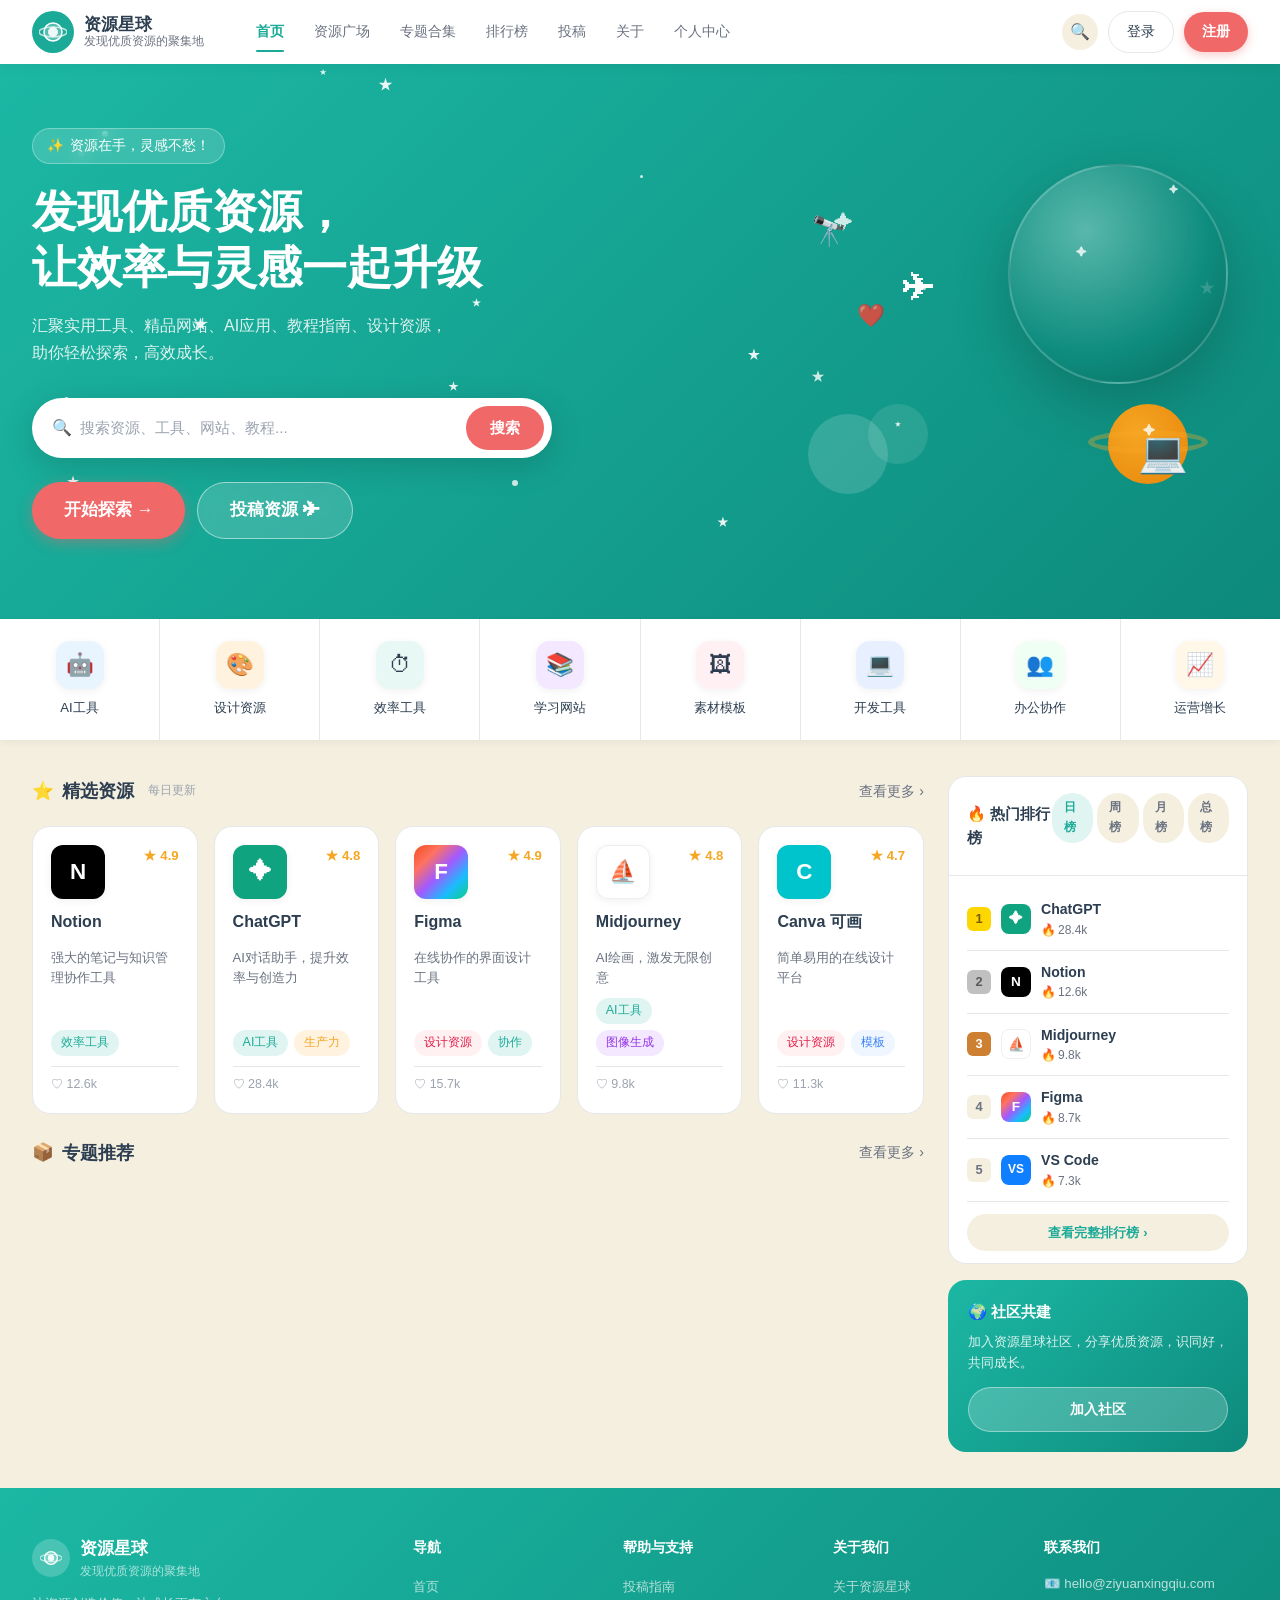
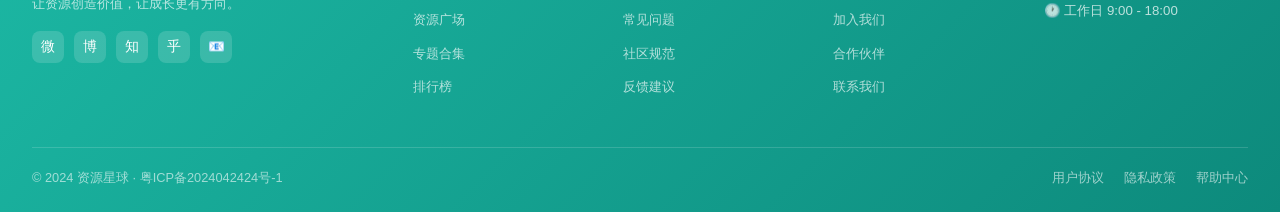
==== index.html @ 2c62a4d9 "feat: build complete 资源星球 resource website UI Implements all 5 pages from design mockups with 1:1 fi" ====
<!DOCTYPE html>
<html lang="zh-CN">
<head>
  <meta charset="UTF-8" />
  <meta name="viewport" content="width=device-width, initial-scale=1.0" />
  <title>资源星球 - 发现优质资源的聚集地</title>
  <link rel="stylesheet" href="css/style.css" />
  <style>
    /* Home page specific */
    .home-hero { padding: 64px 0 80px; }
    .home-hero .container-wide { display: flex; align-items: center; gap: 40px; }
    .home-hero-text { flex: 1; }
    .home-hero-illus { flex: 0 0 460px; height: 360px; position: relative; }

    .featured-section { padding: 36px 0; }
    .featured-layout { display: grid; grid-template-columns: 1fr 300px; gap: 24px; }

    .hot-tabs { display: flex; gap: 4px; margin-bottom: 16px; }
    .hot-tab {
      padding: 5px 12px; border-radius: var(--radius-full);
      font-size: 0.78rem; font-weight: 600; cursor: pointer;
      transition: var(--transition); color: var(--text-medium);
      background: var(--bg-cream);
    }
    .hot-tab.active { background: var(--primary-light); color: var(--primary); }
    .hot-tab:hover:not(.active) { color: var(--primary); }

    .topic-section { padding: 36px 0; background: var(--bg-card); }
    .topics-grid { display: flex; gap: 16px; }

    /* Stats ribbon */
    .stats-ribbon {
      background: var(--bg-card); border-radius: var(--radius-lg);
      border: 1px solid var(--border); margin-bottom: 20px;
      display: flex; overflow: hidden;
    }
    .stats-ribbon-item {
      flex: 1; padding: 16px 20px; display: flex; align-items: center;
      gap: 10px; border-right: 1px solid var(--border);
      transition: var(--transition);
    }
    .stats-ribbon-item:last-child { border-right: none; }
    .stats-ribbon-item:hover { background: var(--primary-light); }
    .stats-ribbon-icon { font-size: 1.5rem; }
    .stats-ribbon-num { font-size: 1.2rem; font-weight: 800; color: var(--text-dark); line-height: 1; }
    .stats-ribbon-label { font-size: 0.75rem; color: var(--text-medium); }
  </style>
</head>
<body>

<!-- NAVIGATION -->
<nav class="navbar">
  <div class="container-wide">
    <a href="index.html" class="nav-logo">
      <div class="nav-logo-icon">
        <svg viewBox="0 0 28 28" fill="none" xmlns="http://www.w3.org/2000/svg">
          <circle cx="14" cy="14" r="9" fill="rgba(255,255,255,0.25)" stroke="white" stroke-width="1.5"/>
          <ellipse cx="14" cy="14" rx="14" ry="5" fill="none" stroke="rgba(255,255,255,0.7)" stroke-width="1.5"/>
          <circle cx="14" cy="14" r="5" fill="white" opacity="0.9"/>
        </svg>
      </div>
      <div class="nav-logo-text">
        <span class="name">资源星球</span>
        <span class="sub">发现优质资源的聚集地</span>
      </div>
    </a>
    <div class="nav-links">
      <a href="index.html" class="active">首页</a>
      <a href="plaza.html">资源广场</a>
      <a href="collections.html">专题合集</a>
      <a href="rankings.html">排行榜</a>
      <a href="#">投稿</a>
      <a href="#">关于</a>
      <a href="#">个人中心</a>
    </div>
    <div class="nav-actions">
      <button class="nav-search-btn">🔍</button>
      <a href="login.html" class="btn-login">登录</a>
      <a href="login.html" class="btn-register">注册</a>
    </div>
  </div>
</nav>

<!-- HERO SECTION -->
<section class="hero home-hero">
  <div class="hero-sparkles"></div>
  <!-- Floating stars -->
  <div class="hero-star" style="width:6px;height:6px;top:12%;left:8%;animation-delay:0s;"></div>
  <div class="hero-star" style="width:4px;height:4px;top:28%;left:18%;animation-delay:0.8s;"></div>
  <div class="hero-star" style="width:5px;height:5px;top:60%;left:5%;animation-delay:1.5s;"></div>
  <div class="hero-star" style="width:3px;height:3px;top:20%;left:50%;animation-delay:0.3s;"></div>
  <div class="hero-star" style="width:6px;height:6px;top:75%;left:40%;animation-delay:2s;"></div>
  <div class="hero-star" style="width:4px;height:4px;top:40%;left:72%;animation-delay:1.2s;"></div>

  <div class="container-wide">
    <div class="home-hero-text animate-fade-up">
      <div class="hero-badge">资源在手，灵感不愁！</div>
      <h1 class="hero-title">发现优质资源，<br>让效率与灵感一起升级</h1>
      <p class="hero-subtitle">
        汇聚实用工具、精品网站、AI应用、教程指南、设计资源，<br>
        助你轻松探索，高效成长。
      </p>
      <div class="hero-search">
        <span style="color:#9CA3AF;margin-right:8px;">🔍</span>
        <input type="text" placeholder="搜索资源、工具、网站、教程..." />
        <button>搜索</button>
      </div>
      <div class="hero-actions">
        <a href="plaza.html" class="btn btn-primary btn-lg">开始探索 →</a>
        <a href="#" class="btn btn-outline btn-lg">投稿资源 ✈</a>
      </div>
    </div>

    <!-- Illustration -->
    <div class="home-hero-illus animate-fade-up-delay2">
      <div class="illus-wrap">
        <!-- Globe -->
        <div class="illus-globe"></div>
        <!-- Small planet with ring -->
        <div class="illus-planet"></div>
        <div class="illus-planet-ring"></div>
        <!-- Stars -->
        <div class="illus-star s1">✦</div>
        <div class="illus-star s2">✦</div>
        <div class="illus-star s3">★</div>
        <div class="illus-star s4">✦</div>
        <div class="illus-star s5">✦</div>
        <!-- Paper plane -->
        <div class="illus-paper-plane">✈</div>
        <!-- Abstract character blobs -->
        <div style="position:absolute;bottom:20px;left:20px;width:80px;height:80px;background:rgba(255,255,255,0.15);border-radius:50%;animation:float 5s ease-in-out infinite 0.5s;"></div>
        <div style="position:absolute;bottom:50px;left:80px;width:60px;height:60px;background:rgba(255,255,255,0.1);border-radius:50%;animation:float 4s ease-in-out infinite 1s;"></div>
        <!-- Heart -->
        <div style="position:absolute;top:40%;left:15%;font-size:1.4rem;animation:float 4s ease-in-out infinite 2s;color:rgba(255,255,255,0.8);">❤️</div>
        <!-- Screen/laptop icon -->
        <div style="position:absolute;bottom:30px;right:60px;font-size:2.5rem;animation:float 5.5s ease-in-out infinite 0.8s;">💻</div>
        <div style="position:absolute;top:15%;left:5%;font-size:1.8rem;animation:float 6s ease-in-out infinite 1.5s;">🔭</div>
      </div>
    </div>
  </div>
</section>

<!-- CATEGORIES ROW -->
<div class="categories-row reveal">
  <div class="container-wide" style="padding:0;">
    <div class="categories-grid">
      <a href="plaza.html" class="category-item">
        <div class="cat-icon-wrap" style="background:#E8F5FF;">🤖</div>
        <span class="cat-label">AI工具</span>
      </a>
      <a href="plaza.html" class="category-item">
        <div class="cat-icon-wrap" style="background:#FFF3E0;">🎨</div>
        <span class="cat-label">设计资源</span>
      </a>
      <a href="plaza.html" class="category-item">
        <div class="cat-icon-wrap" style="background:#E8F8F4;">⏱</div>
        <span class="cat-label">效率工具</span>
      </a>
      <a href="plaza.html" class="category-item">
        <div class="cat-icon-wrap" style="background:#F3E8FF;">📚</div>
        <span class="cat-label">学习网站</span>
      </a>
      <a href="plaza.html" class="category-item">
        <div class="cat-icon-wrap" style="background:#FFF0F3;">🖼</div>
        <span class="cat-label">素材模板</span>
      </a>
      <a href="plaza.html" class="category-item">
        <div class="cat-icon-wrap" style="background:#E8F0FF;">💻</div>
        <span class="cat-label">开发工具</span>
      </a>
      <a href="plaza.html" class="category-item">
        <div class="cat-icon-wrap" style="background:#F0FFF4;">👥</div>
        <span class="cat-label">办公协作</span>
      </a>
      <a href="plaza.html" class="category-item">
        <div class="cat-icon-wrap" style="background:#FFF8E8;">📈</div>
        <span class="cat-label">运营增长</span>
      </a>
    </div>
  </div>
</div>

<!-- FEATURED RESOURCES + SIDEBAR -->
<section class="featured-section">
  <div class="container-wide">
    <div class="featured-layout">
      <!-- LEFT: Featured resources -->
      <div>
        <div class="section-header reveal">
          <div class="section-title">
            <span class="icon">⭐</span> 精选资源
            <span style="font-size:0.75rem;font-weight:400;color:var(--text-light);margin-left:6px;">每日更新</span>
          </div>
          <a href="plaza.html" class="section-more">查看更多 &rsaquo;</a>
        </div>

        <div class="resources-grid resources-grid-5" style="margin-bottom:24px;">
          <!-- Notion -->
          <div class="resource-card reveal">
            <div class="resource-card-header">
              <div class="resource-logo logo-notion">N</div>
              <div class="resource-rating"><span class="star">★</span><span class="score">4.9</span></div>
            </div>
            <div class="resource-name">Notion</div>
            <div class="resource-desc">强大的笔记与知识管理协作工具</div>
            <div class="resource-tags"><span class="tag tag-teal">效率工具</span></div>
            <div class="resource-stats">
              <span>♡ 12.6k</span>
            </div>
          </div>
          <!-- ChatGPT -->
          <div class="resource-card reveal">
            <div class="resource-card-header">
              <div class="resource-logo logo-chatgpt">✦</div>
              <div class="resource-rating"><span class="star">★</span><span class="score">4.8</span></div>
            </div>
            <div class="resource-name">ChatGPT</div>
            <div class="resource-desc">AI对话助手，提升效率与创造力</div>
            <div class="resource-tags"><span class="tag tag-teal">AI工具</span><span class="tag tag-orange">生产力</span></div>
            <div class="resource-stats"><span>♡ 28.4k</span></div>
          </div>
          <!-- Figma -->
          <div class="resource-card reveal">
            <div class="resource-card-header">
              <div class="resource-logo logo-figma">F</div>
              <div class="resource-rating"><span class="star">★</span><span class="score">4.9</span></div>
            </div>
            <div class="resource-name">Figma</div>
            <div class="resource-desc">在线协作的界面设计工具</div>
            <div class="resource-tags"><span class="tag tag-pink">设计资源</span><span class="tag tag-teal">协作</span></div>
            <div class="resource-stats"><span>♡ 15.7k</span></div>
          </div>
          <!-- Midjourney -->
          <div class="resource-card reveal">
            <div class="resource-card-header">
              <div class="resource-logo logo-midjourney">⛵</div>
              <div class="resource-rating"><span class="star">★</span><span class="score">4.8</span></div>
            </div>
            <div class="resource-name">Midjourney</div>
            <div class="resource-desc">AI绘画，激发无限创意</div>
            <div class="resource-tags"><span class="tag tag-teal">AI工具</span><span class="tag tag-purple">图像生成</span></div>
            <div class="resource-stats"><span>♡ 9.8k</span></div>
          </div>
          <!-- Canva -->
          <div class="resource-card reveal">
            <div class="resource-card-header">
              <div class="resource-logo logo-canva">C</div>
              <div class="resource-rating"><span class="star">★</span><span class="score">4.7</span></div>
            </div>
            <div class="resource-name">Canva 可画</div>
            <div class="resource-desc">简单易用的在线设计平台</div>
            <div class="resource-tags"><span class="tag tag-pink">设计资源</span><span class="tag tag-blue">模板</span></div>
            <div class="resource-stats"><span>♡ 11.3k</span></div>
          </div>
        </div>

        <!-- Topic Recommendations -->
        <div class="section-header reveal">
          <div class="section-title"><span class="icon">📦</span> 专题推荐</div>
          <a href="collections.html" class="section-more">查看更多 &rsaquo;</a>
        </div>
        <div class="topics-grid reveal">
          <div class="topic-card">
            <div class="topic-card-thumb" style="background:linear-gradient(135deg,#FF7B7B,#FF4B4B);">
              <div style="font-size:2.5rem;">🤖</div>
            </div>
            <div class="topic-card-body">
              <div class="topic-card-title">AI效率工具精选合集</div>
              <div class="topic-card-desc">提升生产力必备</div>
            </div>
          </div>
          <div class="topic-card">
            <div class="topic-card-thumb" style="background:linear-gradient(135deg,#7B8BFF,#4B5BFF);">
              <div style="font-size:2.5rem;">🎨</div>
            </div>
            <div class="topic-card-body">
              <div class="topic-card-title">设计师必备资源合集</div>
              <div class="topic-card-desc">灵感与素材狂库</div>
            </div>
          </div>
          <div class="topic-card">
            <div class="topic-card-thumb" style="background:linear-gradient(135deg,#1CB8A4,#0D8A7C);">
              <div style="font-size:2.5rem;">📖</div>
            </div>
            <div class="topic-card-body">
              <div class="topic-card-title">自我提升学习指南</div>
              <div class="topic-card-desc">成长路上的好帮手</div>
            </div>
          </div>
          <div class="topic-card">
            <div class="topic-card-thumb" style="background:linear-gradient(135deg,#F5A623,#E8850A);">
              <div style="font-size:2.5rem;">🖼</div>
            </div>
            <div class="topic-card-body">
              <div class="topic-card-title">免费可商用素材库</div>
              <div class="topic-card-desc">高质量资源合集</div>
            </div>
          </div>
        </div>
      </div>

      <!-- RIGHT SIDEBAR -->
      <div style="display:flex;flex-direction:column;gap:16px;">
        <!-- Hot Rankings -->
        <div class="sidebar-card reveal">
          <div class="sidebar-card-header">
            <div class="sidebar-card-title">🔥 热门排行榜</div>
            <div class="hot-tabs">
              <span class="hot-tab active">日榜</span>
              <span class="hot-tab">周榜</span>
              <span class="hot-tab">月榜</span>
              <span class="hot-tab">总榜</span>
            </div>
          </div>
          <div class="sidebar-card-body">
            <div class="rank-item">
              <div class="rank-num top1">1</div>
              <div class="rank-logo logo-chatgpt">✦</div>
              <div class="rank-info">
                <div class="rank-name">ChatGPT</div>
                <div class="rank-heat"><span class="fire">🔥</span> 28.4k</div>
              </div>
            </div>
            <div class="rank-item">
              <div class="rank-num top2">2</div>
              <div class="rank-logo logo-notion">N</div>
              <div class="rank-info">
                <div class="rank-name">Notion</div>
                <div class="rank-heat"><span class="fire">🔥</span> 12.6k</div>
              </div>
            </div>
            <div class="rank-item">
              <div class="rank-num top3">3</div>
              <div class="rank-logo logo-midjourney">⛵</div>
              <div class="rank-info">
                <div class="rank-name">Midjourney</div>
                <div class="rank-heat"><span class="fire">🔥</span> 9.8k</div>
              </div>
            </div>
            <div class="rank-item">
              <div class="rank-num other">4</div>
              <div class="rank-logo logo-figma">F</div>
              <div class="rank-info">
                <div class="rank-name">Figma</div>
                <div class="rank-heat"><span class="fire">🔥</span> 8.7k</div>
              </div>
            </div>
            <div class="rank-item">
              <div class="rank-num other">5</div>
              <div class="rank-logo" style="background:#0F7FFF;color:#fff;font-size:0.75rem;font-weight:700;">VS</div>
              <div class="rank-info">
                <div class="rank-name">VS Code</div>
                <div class="rank-heat"><span class="fire">🔥</span> 7.3k</div>
              </div>
            </div>
            <a href="rankings.html" style="display:block;text-align:center;margin-top:12px;padding:8px;border-radius:var(--radius-full);background:var(--bg-cream);font-size:0.82rem;color:var(--primary);font-weight:600;transition:var(--transition);">
              查看完整排行榜 &rsaquo;
            </a>
          </div>
        </div>

        <!-- Community -->
        <div class="reveal">
          <div class="community-card">
            <h4>🌍 社区共建</h4>
            <p>加入资源星球社区，分享优质资源，识同好，共同成长。</p>
            <a href="#" class="btn-community">加入社区</a>
          </div>
        </div>
      </div>
    </div>
  </div>
</section>

<!-- FOOTER -->
<footer class="footer">
  <div class="container-wide">
    <div class="footer-grid">
      <div class="footer-brand">
        <div class="logo-wrap">
          <div class="logo-circle">
            <svg viewBox="0 0 24 24" fill="none" width="22" height="22">
              <circle cx="12" cy="12" r="7" fill="rgba(255,255,255,0.25)" stroke="white" stroke-width="1.5"/>
              <ellipse cx="12" cy="12" rx="12" ry="4" fill="none" stroke="rgba(255,255,255,0.6)" stroke-width="1.5"/>
              <circle cx="12" cy="12" r="3.5" fill="white" opacity="0.9"/>
            </svg>
          </div>
          <div>
            <div class="name">资源星球</div>
            <div style="font-size:0.72rem;opacity:0.7;">发现优质资源的聚集地</div>
          </div>
        </div>
        <p>让资源创造价值，让成长更有方向。</p>
        <div class="footer-socials">
          <a href="#" class="footer-social-btn">微</a>
          <a href="#" class="footer-social-btn">博</a>
          <a href="#" class="footer-social-btn">知</a>
          <a href="#" class="footer-social-btn">乎</a>
          <a href="#" class="footer-social-btn">📧</a>
        </div>
      </div>
      <div class="footer-col">
        <h4>导航</h4>
        <ul>
          <li><a href="index.html">首页</a></li>
          <li><a href="plaza.html">资源广场</a></li>
          <li><a href="collections.html">专题合集</a></li>
          <li><a href="rankings.html">排行榜</a></li>
        </ul>
      </div>
      <div class="footer-col">
        <h4>帮助与支持</h4>
        <ul>
          <li><a href="#">投稿指南</a></li>
          <li><a href="#">常见问题</a></li>
          <li><a href="#">社区规范</a></li>
          <li><a href="#">反馈建议</a></li>
        </ul>
      </div>
      <div class="footer-col">
        <h4>关于我们</h4>
        <ul>
          <li><a href="#">关于资源星球</a></li>
          <li><a href="#">加入我们</a></li>
          <li><a href="#">合作伙伴</a></li>
          <li><a href="#">联系我们</a></li>
        </ul>
      </div>
      <div class="footer-col footer-contact">
        <h4>联系我们</h4>
        <p>📧 hello@ziyuanxingqiu.com</p>
        <p>🕐 工作日 9:00 - 18:00</p>
      </div>
    </div>
    <div class="footer-bottom">
      <p>© 2024 资源星球 · 粤ICP备2024042424号-1</p>
      <div class="footer-bottom-links">
        <a href="#">用户协议</a>
        <a href="#">隐私政策</a>
        <a href="#">帮助中心</a>
      </div>
    </div>
  </div>
</footer>

<script src="js/main.js"></script>
</body>
</html>
---- css/style.css ----
/* ===== RESET & VARIABLES ===== */
*, *::before, *::after { box-sizing: border-box; margin: 0; padding: 0; }

:root {
  --primary: #1BAA97;
  --primary-dark: #0E8A7A;
  --primary-light: #E0F5F2;
  --primary-hero-start: #1CB8A4;
  --primary-hero-end: #0D8A7C;
  --accent-orange: #F5A623;
  --accent-red: #F06868;
  --accent-red-dark: #D95858;
  --bg-cream: #F5EFE0;
  --bg-light: #FAF7F1;
  --bg-card: #FFFFFF;
  --text-dark: #2C3E50;
  --text-medium: #6B7280;
  --text-light: #9CA3AF;
  --border: #E5E7EB;
  --shadow-sm: 0 2px 8px rgba(0,0,0,0.06);
  --shadow-md: 0 4px 20px rgba(0,0,0,0.10);
  --shadow-lg: 0 8px 40px rgba(0,0,0,0.14);
  --shadow-card: 0 4px 16px rgba(0,0,0,0.08);
  --radius-sm: 6px;
  --radius-md: 12px;
  --radius-lg: 18px;
  --radius-xl: 24px;
  --radius-full: 999px;
  --transition: all 0.3s cubic-bezier(0.4, 0, 0.2, 1);
  --nav-height: 64px;
}

html { scroll-behavior: smooth; }
body {
  font-family: -apple-system, BlinkMacSystemFont, 'PingFang SC', 'Hiragino Sans GB',
    'Microsoft YaHei', 'Noto Sans SC', sans-serif;
  color: var(--text-dark);
  background: var(--bg-cream);
  line-height: 1.6;
  -webkit-font-smoothing: antialiased;
}
a { text-decoration: none; color: inherit; }
img { max-width: 100%; display: block; }
ul { list-style: none; }
input, button, textarea, select { font: inherit; border: none; outline: none; background: none; }
button { cursor: pointer; }

::-webkit-scrollbar { width: 6px; }
::-webkit-scrollbar-track { background: #f1f1f1; }
::-webkit-scrollbar-thumb { background: var(--primary); border-radius: 3px; }

/* ===== TYPOGRAPHY ===== */
h1 { font-size: 2.6rem; font-weight: 800; line-height: 1.2; }
h2 { font-size: 1.8rem; font-weight: 700; }
h3 { font-size: 1.2rem; font-weight: 600; }
h4 { font-size: 1rem; font-weight: 600; }

/* ===== LAYOUT ===== */
.container { max-width: 1200px; margin: 0 auto; padding: 0 24px; }
.container-wide { max-width: 1360px; margin: 0 auto; padding: 0 32px; }

/* ===== BUTTONS ===== */
.btn {
  display: inline-flex; align-items: center; gap: 6px;
  padding: 10px 22px; border-radius: var(--radius-full);
  font-size: 0.95rem; font-weight: 600;
  transition: var(--transition); cursor: pointer;
}
.btn-primary {
  background: var(--accent-red); color: #fff;
  box-shadow: 0 4px 14px rgba(240,104,104,0.4);
}
.btn-primary:hover {
  background: var(--accent-red-dark);
  transform: translateY(-2px);
  box-shadow: 0 6px 20px rgba(240,104,104,0.5);
}
.btn-outline {
  background: rgba(255,255,255,0.15); color: #fff;
  border: 1.5px solid rgba(255,255,255,0.5);
  backdrop-filter: blur(8px);
}
.btn-outline:hover {
  background: rgba(255,255,255,0.25);
  transform: translateY(-2px);
  box-shadow: 0 4px 16px rgba(0,0,0,0.1);
}
.btn-teal {
  background: var(--primary); color: #fff;
  box-shadow: 0 4px 14px rgba(27,170,151,0.35);
}
.btn-teal:hover {
  background: var(--primary-dark);
  transform: translateY(-2px);
  box-shadow: 0 6px 20px rgba(27,170,151,0.45);
}
.btn-ghost {
  background: transparent; color: var(--text-medium);
  border: 1.5px solid var(--border);
}
.btn-ghost:hover {
  border-color: var(--primary); color: var(--primary);
  transform: translateY(-1px);
}
.btn-lg { padding: 14px 32px; font-size: 1.05rem; }
.btn-sm { padding: 7px 16px; font-size: 0.85rem; }

/* ===== TAGS ===== */
.tag {
  display: inline-flex; align-items: center; gap: 4px;
  padding: 3px 10px; border-radius: var(--radius-full);
  font-size: 0.78rem; font-weight: 500;
  transition: var(--transition); cursor: pointer;
}
.tag-teal { background: var(--primary-light); color: var(--primary); }
.tag-teal:hover { background: var(--primary); color: #fff; transform: translateY(-1px); }
.tag-orange { background: #FFF3E0; color: #F5A623; }
.tag-orange:hover { background: #F5A623; color: #fff; transform: translateY(-1px); }
.tag-purple { background: #F3E8FF; color: #9333EA; }
.tag-purple:hover { background: #9333EA; color: #fff; transform: translateY(-1px); }
.tag-blue { background: #EFF6FF; color: #3B82F6; }
.tag-blue:hover { background: #3B82F6; color: #fff; transform: translateY(-1px); }
.tag-green { background: #F0FDF4; color: #16A34A; }
.tag-green:hover { background: #16A34A; color: #fff; transform: translateY(-1px); }
.tag-pink { background: #FFF1F2; color: #E11D48; }
.tag-pink:hover { background: #E11D48; color: #fff; transform: translateY(-1px); }

/* ===== STARS ===== */
.stars { color: var(--accent-orange); font-size: 0.9rem; letter-spacing: 1px; }
.rating { display: flex; align-items: center; gap: 4px; font-size: 0.85rem; }
.rating .score { font-weight: 700; color: var(--accent-orange); }

/* ===== NAVIGATION ===== */
.navbar {
  position: sticky; top: 0; z-index: 100;
  background: #fff;
  box-shadow: 0 2px 12px rgba(0,0,0,0.06);
  height: var(--nav-height);
}
.navbar .container-wide {
  height: 100%; display: flex; align-items: center; gap: 40px;
}
.nav-logo {
  display: flex; align-items: center; gap: 10px;
  flex-shrink: 0; text-decoration: none;
}
.nav-logo-icon {
  width: 42px; height: 42px;
  background: var(--primary); border-radius: 50%;
  display: flex; align-items: center; justify-content: center;
  position: relative; overflow: visible;
}
.nav-logo-icon svg { width: 28px; height: 28px; }
.nav-logo-text { display: flex; flex-direction: column; line-height: 1.2; }
.nav-logo-text .name { font-size: 1.05rem; font-weight: 700; color: var(--text-dark); }
.nav-logo-text .sub { font-size: 0.72rem; color: var(--text-medium); }
.nav-links {
  display: flex; align-items: center; gap: 6px;
  flex: 1;
}
.nav-links a {
  padding: 6px 12px; border-radius: var(--radius-sm);
  font-size: 0.9rem; color: var(--text-medium);
  transition: var(--transition); position: relative;
}
.nav-links a:hover { color: var(--primary); }
.nav-links a.active { color: var(--primary); font-weight: 600; }
.nav-links a.active::after {
  content: ''; position: absolute; bottom: -2px; left: 12px; right: 12px;
  height: 2px; background: var(--primary); border-radius: 1px;
}
.nav-actions { display: flex; align-items: center; gap: 10px; flex-shrink: 0; }
.nav-search-btn {
  width: 36px; height: 36px; border-radius: 50%;
  display: flex; align-items: center; justify-content: center;
  color: var(--text-medium); background: var(--bg-cream);
  transition: var(--transition);
}
.nav-search-btn:hover { color: var(--primary); background: var(--primary-light); }
.btn-login {
  padding: 8px 18px; border-radius: var(--radius-full);
  border: 1.5px solid var(--border); color: var(--text-dark);
  font-size: 0.9rem; font-weight: 500; transition: var(--transition);
}
.btn-login:hover { border-color: var(--primary); color: var(--primary); }
.btn-register {
  padding: 8px 18px; border-radius: var(--radius-full);
  background: var(--accent-red); color: #fff;
  font-size: 0.9rem; font-weight: 600; transition: var(--transition);
  box-shadow: 0 3px 10px rgba(240,104,104,0.35);
}
.btn-register:hover {
  background: var(--accent-red-dark);
  transform: translateY(-1px);
  box-shadow: 0 5px 14px rgba(240,104,104,0.45);
}

/* ===== HERO SECTION ===== */
.hero {
  background: linear-gradient(135deg, #1CB8A4 0%, #0D8A7C 100%);
  position: relative; overflow: hidden; color: #fff;
}
.hero-star {
  position: absolute; border-radius: 50%;
  background: rgba(255,255,255,0.8);
  animation: twinkle 3s ease-in-out infinite;
}
.hero-decor {
  position: absolute; border-radius: 50%;
  animation: float 6s ease-in-out infinite;
}
.hero-planet {
  position: absolute; border-radius: 50%;
  background: radial-gradient(circle at 35% 35%, #2DD4C4, #0D8A7C);
  animation: float 8s ease-in-out infinite;
}
.hero-ring {
  position: absolute; border-radius: 50%;
  border: 8px solid rgba(255,255,255,0.2);
  animation: float 8s ease-in-out infinite 0.5s;
}
.hero-airplane {
  position: absolute;
  animation: fly 10s ease-in-out infinite;
}

/* Hero content layout */
.hero-content {
  position: relative; z-index: 2;
  display: flex; align-items: center;
  gap: 40px; padding: 60px 0 80px;
}
.hero-text { flex: 1; }
.hero-badge {
  display: inline-flex; align-items: center; gap: 6px;
  background: rgba(255,255,255,0.15); backdrop-filter: blur(8px);
  border: 1px solid rgba(255,255,255,0.3);
  padding: 6px 14px; border-radius: var(--radius-full);
  font-size: 0.85rem; margin-bottom: 20px;
}
.hero-badge::before { content: '✨'; }
.hero-title { font-size: 2.8rem; font-weight: 800; line-height: 1.25; margin-bottom: 16px; }
.hero-subtitle { font-size: 1rem; opacity: 0.85; margin-bottom: 32px; line-height: 1.7; }
.hero-search {
  display: flex; align-items: center;
  background: #fff; border-radius: var(--radius-full);
  padding: 8px 8px 8px 20px;
  box-shadow: 0 8px 32px rgba(0,0,0,0.15);
  margin-bottom: 24px; max-width: 520px;
}
.hero-search input {
  flex: 1; font-size: 0.95rem; color: var(--text-dark);
  background: transparent;
}
.hero-search input::placeholder { color: var(--text-light); }
.hero-search button {
  background: var(--accent-red); color: #fff;
  padding: 10px 24px; border-radius: var(--radius-full);
  font-size: 0.95rem; font-weight: 600;
  transition: var(--transition);
}
.hero-search button:hover { background: var(--accent-red-dark); }
.hero-actions { display: flex; gap: 12px; flex-wrap: wrap; }
.hero-illustration {
  flex: 0 0 420px; height: 340px;
  position: relative; display: flex;
  align-items: center; justify-content: center;
}

/* ===== SECTION HEADER ===== */
.section-header {
  display: flex; align-items: center; justify-content: space-between;
  margin-bottom: 20px;
}
.section-title {
  font-size: 1.15rem; font-weight: 700; color: var(--text-dark);
  display: flex; align-items: center; gap: 8px;
}
.section-title .icon { font-size: 1.1rem; }
.section-more {
  font-size: 0.88rem; color: var(--text-medium);
  transition: var(--transition);
}
.section-more:hover { color: var(--primary); }

/* ===== CATEGORY ICONS ROW ===== */
.categories-row {
  background: #fff;
  box-shadow: var(--shadow-sm);
  padding: 0;
}
.categories-grid {
  display: flex; align-items: stretch;
  divide-x: 1px solid var(--border);
}
.category-item {
  flex: 1; display: flex; flex-direction: column;
  align-items: center; justify-content: center;
  gap: 8px; padding: 22px 12px;
  border-right: 1px solid var(--border);
  cursor: pointer; transition: var(--transition);
  text-decoration: none; color: inherit;
}
.category-item:last-child { border-right: none; }
.category-item:hover { background: var(--primary-light); }
.category-item:hover .cat-icon-wrap { transform: translateY(-4px); }
.cat-icon-wrap {
  width: 48px; height: 48px; border-radius: 14px;
  display: flex; align-items: center; justify-content: center;
  font-size: 1.4rem; transition: var(--transition);
  box-shadow: var(--shadow-sm);
}
.cat-label { font-size: 0.82rem; font-weight: 500; color: var(--text-dark); text-align: center; }
.category-item:hover .cat-label { color: var(--primary); }

/* ===== RESOURCE CARD ===== */
.resource-card {
  background: var(--bg-card); border-radius: var(--radius-lg);
  padding: 18px; border: 1px solid var(--border);
  transition: var(--transition); cursor: pointer;
  display: flex; flex-direction: column; gap: 10px;
}
.resource-card:hover {
  transform: translateY(-6px);
  box-shadow: var(--shadow-lg);
  border-color: transparent;
}
.resource-card-header {
  display: flex; align-items: flex-start;
  justify-content: space-between;
}
.resource-logo {
  width: 54px; height: 54px; border-radius: var(--radius-md);
  display: flex; align-items: center; justify-content: center;
  font-size: 1.4rem; font-weight: 800; flex-shrink: 0;
  box-shadow: var(--shadow-sm);
}
.resource-rating { display: flex; align-items: center; gap: 3px; }
.resource-rating .star { color: var(--accent-orange); font-size: 0.85rem; }
.resource-rating .score { font-size: 0.82rem; font-weight: 700; color: var(--accent-orange); }
.resource-name { font-size: 1rem; font-weight: 700; margin-bottom: 4px; }
.resource-desc { font-size: 0.82rem; color: var(--text-medium); line-height: 1.5; flex: 1; }
.resource-tags { display: flex; gap: 6px; flex-wrap: wrap; }
.resource-stats {
  display: flex; gap: 12px;
  font-size: 0.78rem; color: var(--text-light);
  padding-top: 8px; border-top: 1px solid var(--border);
}
.resource-stats span { display: flex; align-items: center; gap: 3px; }
.resource-card .like-btn {
  width: 28px; height: 28px; border-radius: 50%;
  background: #FFF0F0; color: #F06868;
  display: flex; align-items: center; justify-content: center;
  font-size: 0.85rem; transition: var(--transition);
}
.resource-card .like-btn:hover {
  background: #F06868; color: #fff; transform: scale(1.15);
}

/* ===== RESOURCE CARDS GRID ===== */
.resources-grid { display: grid; gap: 16px; }
.resources-grid-5 { grid-template-columns: repeat(5, 1fr); }
.resources-grid-4 { grid-template-columns: repeat(4, 1fr); }
.resources-grid-3 { grid-template-columns: repeat(3, 1fr); }
.resources-grid-2 { grid-template-columns: repeat(2, 1fr); }

/* ===== SIDEBAR CARD ===== */
.sidebar-card {
  background: var(--bg-card); border-radius: var(--radius-lg);
  border: 1px solid var(--border); overflow: hidden;
}
.sidebar-card-header {
  padding: 16px 18px; display: flex;
  align-items: center; justify-content: space-between;
  border-bottom: 1px solid var(--border);
}
.sidebar-card-title { font-size: 0.95rem; font-weight: 700; display: flex; align-items: center; gap: 6px; }
.sidebar-card-more { font-size: 0.8rem; color: var(--text-medium); }
.sidebar-card-more:hover { color: var(--primary); }
.sidebar-card-body { padding: 12px 18px; }

/* ===== RANKING LIST ===== */
.rank-item {
  display: flex; align-items: center; gap: 10px;
  padding: 10px 0; border-bottom: 1px solid var(--border);
  transition: var(--transition); cursor: pointer;
}
.rank-item:last-child { border-bottom: none; padding-bottom: 0; }
.rank-item:hover { transform: translateX(4px); }
.rank-num {
  width: 24px; height: 24px; border-radius: 6px;
  display: flex; align-items: center; justify-content: center;
  font-size: 0.8rem; font-weight: 700; flex-shrink: 0;
}
.rank-num.top1 { background: #FFD700; color: #7A5C00; }
.rank-num.top2 { background: #C0C0C0; color: #5A5A5A; }
.rank-num.top3 { background: #CD7F32; color: #FFF; }
.rank-num.other { background: var(--bg-cream); color: var(--text-medium); }
.rank-logo {
  width: 30px; height: 30px; border-radius: 8px;
  display: flex; align-items: center; justify-content: center;
  font-size: 0.85rem; font-weight: 700; flex-shrink: 0;
}
.rank-info { flex: 1; min-width: 0; }
.rank-name { font-size: 0.88rem; font-weight: 600; white-space: nowrap; overflow: hidden; text-overflow: ellipsis; }
.rank-heat { font-size: 0.75rem; color: var(--text-medium); display: flex; align-items: center; gap: 2px; }
.rank-heat .fire { color: #F06868; }

/* ===== TABS ===== */
.tabs {
  display: flex; align-items: center; gap: 4px;
  background: var(--bg-cream); padding: 4px;
  border-radius: var(--radius-full); width: fit-content;
}
.tab-btn {
  padding: 8px 20px; border-radius: var(--radius-full);
  font-size: 0.88rem; font-weight: 500; color: var(--text-medium);
  transition: var(--transition); cursor: pointer;
}
.tab-btn.active {
  background: #fff; color: var(--primary);
  font-weight: 700; box-shadow: var(--shadow-sm);
}
.tab-btn:hover:not(.active) { color: var(--text-dark); }

/* ===== FILTER PILLS ===== */
.filter-pills { display: flex; gap: 8px; flex-wrap: wrap; }
.filter-pill {
  padding: 6px 16px; border-radius: var(--radius-full);
  font-size: 0.85rem; font-weight: 500; cursor: pointer;
  border: 1.5px solid transparent; transition: var(--transition);
  background: #fff; color: var(--text-medium);
  box-shadow: var(--shadow-sm);
}
.filter-pill:hover { border-color: var(--primary); color: var(--primary); }
.filter-pill.active {
  background: var(--primary); color: #fff;
  border-color: var(--primary);
  box-shadow: 0 4px 12px rgba(27,170,151,0.3);
}

/* ===== SEARCH BAR ===== */
.search-bar {
  display: flex; align-items: center;
  background: #fff; border-radius: var(--radius-full);
  padding: 10px 10px 10px 20px;
  box-shadow: 0 4px 20px rgba(0,0,0,0.1);
  border: 1.5px solid transparent; transition: var(--transition);
}
.search-bar:focus-within { border-color: var(--primary); }
.search-bar .search-icon { color: var(--text-light); margin-right: 8px; font-size: 0.9rem; }
.search-bar input {
  flex: 1; font-size: 0.95rem; color: var(--text-dark); background: none;
}
.search-bar input::placeholder { color: var(--text-light); }
.search-bar button {
  background: var(--accent-red); color: #fff;
  padding: 8px 22px; border-radius: var(--radius-full);
  font-size: 0.9rem; font-weight: 600; transition: var(--transition);
}
.search-bar button:hover { background: var(--accent-red-dark); }

/* ===== PAGINATION ===== */
.pagination {
  display: flex; align-items: center; gap: 6px;
  justify-content: center; margin-top: 32px;
}
.page-btn {
  width: 36px; height: 36px; border-radius: var(--radius-sm);
  display: flex; align-items: center; justify-content: center;
  font-size: 0.88rem; font-weight: 500; cursor: pointer;
  background: #fff; color: var(--text-medium);
  border: 1.5px solid var(--border); transition: var(--transition);
}
.page-btn:hover { border-color: var(--primary); color: var(--primary); }
.page-btn.active {
  background: var(--primary); color: #fff; border-color: var(--primary);
  box-shadow: 0 4px 12px rgba(27,170,151,0.3);
}
.page-btn.disabled { opacity: 0.4; cursor: not-allowed; }

/* ===== FOOTER ===== */
.footer {
  background: linear-gradient(135deg, #1CB8A4 0%, #0D8A7C 100%);
  color: rgba(255,255,255,0.9); padding: 48px 0 24px;
}
.footer-grid {
  display: grid; grid-template-columns: 2fr 1fr 1fr 1fr 1.2fr;
  gap: 40px; margin-bottom: 40px;
}
.footer-brand .logo-wrap {
  display: flex; align-items: center; gap: 10px; margin-bottom: 12px;
}
.footer-brand .logo-circle {
  width: 38px; height: 38px; background: rgba(255,255,255,0.2);
  border-radius: 50%; display: flex; align-items: center; justify-content: center;
}
.footer-brand .name { font-size: 1.05rem; font-weight: 700; color: #fff; }
.footer-brand p { font-size: 0.82rem; opacity: 0.75; line-height: 1.7; margin-bottom: 16px; }
.footer-socials { display: flex; gap: 10px; }
.footer-social-btn {
  width: 32px; height: 32px; border-radius: 8px;
  background: rgba(255,255,255,0.15); color: #fff;
  display: flex; align-items: center; justify-content: center;
  font-size: 0.85rem; transition: var(--transition);
}
.footer-social-btn:hover { background: rgba(255,255,255,0.3); transform: translateY(-2px); }
.footer-col h4 { font-size: 0.9rem; font-weight: 700; color: #fff; margin-bottom: 14px; }
.footer-col ul li {
  margin-bottom: 8px;
}
.footer-col ul li a {
  font-size: 0.83rem; opacity: 0.75; transition: var(--transition);
}
.footer-col ul li a:hover { opacity: 1; color: #fff; }
.footer-contact p {
  font-size: 0.83rem; opacity: 0.8; margin-bottom: 6px;
  display: flex; align-items: center; gap: 6px;
}
.footer-bottom {
  border-top: 1px solid rgba(255,255,255,0.15);
  padding-top: 20px; display: flex; align-items: center;
  justify-content: space-between; flex-wrap: wrap; gap: 12px;
}
.footer-bottom p { font-size: 0.8rem; opacity: 0.65; }
.footer-bottom-links { display: flex; gap: 20px; }
.footer-bottom-links a { font-size: 0.8rem; opacity: 0.65; transition: var(--transition); }
.footer-bottom-links a:hover { opacity: 1; }

/* ===== HERO PAGE SPECIFIC ===== */
/* Home hero illustration shapes */
.illus-wrap {
  position: relative; width: 100%; height: 100%;
}
.illus-globe {
  position: absolute; right: 20px; top: 10px;
  width: 220px; height: 220px; border-radius: 50%;
  background: radial-gradient(circle at 35% 30%, rgba(255,255,255,0.3) 0%, rgba(13,138,124,0.8) 60%, rgba(10,100,90,0.9) 100%);
  border: 2px solid rgba(255,255,255,0.2);
  animation: float 7s ease-in-out infinite;
  box-shadow: 0 20px 60px rgba(0,0,0,0.2);
}
.illus-planet {
  position: absolute; right: 60px; bottom: 30px;
  width: 80px; height: 80px; border-radius: 50%;
  background: radial-gradient(circle at 35% 35%, #F5A623, #E8850A);
  animation: float 5s ease-in-out infinite 1s;
}
.illus-planet-ring {
  position: absolute; right: 40px; bottom: 60px;
  width: 120px; height: 24px;
  border: 6px solid rgba(245,166,35,0.35);
  border-radius: 50%;
  animation: float 5s ease-in-out infinite 1s;
}
.illus-star { position: absolute; color: rgba(255,255,255,0.8); }
.illus-star.s1 { top: 15%; left: 10%; font-size: 1.2rem; animation: twinkle 2s ease-in-out infinite; }
.illus-star.s2 { top: 25%; right: 35%; font-size: 0.7rem; animation: twinkle 2.5s ease-in-out infinite 0.5s; }
.illus-star.s3 { bottom: 35%; left: 5%; font-size: 0.9rem; animation: twinkle 3s ease-in-out infinite 1s; }
.illus-star.s4 { top: 8%; right: 15%; font-size: 0.6rem; animation: twinkle 2.2s ease-in-out infinite 0.3s; }
.illus-star.s5 { bottom: 20%; right: 20%; font-size: 0.8rem; animation: twinkle 3.5s ease-in-out infinite 0.8s; }
.illus-paper-plane {
  position: absolute; top: 30%; left: 25%;
  font-size: 2rem; animation: fly 8s ease-in-out infinite;
  transform-origin: center;
}
.illus-characters {
  position: absolute; bottom: 0; left: 0; right: 0;
  height: 200px; display: flex; align-items: flex-end; justify-content: center;
}
/* Character blobs - abstract illustration */
.char {
  position: absolute; border-radius: 50%;
  animation: float 4s ease-in-out infinite;
}
.char-body {
  position: absolute; border-radius: 40% 40% 50% 50%;
}

/* ===== LOGIN PAGE ===== */
.login-page {
  min-height: 100vh; display: flex; flex-direction: column;
}
.login-layout {
  flex: 1; display: grid; grid-template-columns: 1fr 1fr;
  min-height: calc(100vh - 60px);
}
.login-left {
  background: linear-gradient(135deg, #1CB8A4 0%, #0D8A7C 100%);
  padding: 60px 50px;
  position: relative; overflow: hidden;
  display: flex; flex-direction: column; justify-content: center;
  color: #fff;
}
.login-left-logo {
  display: flex; align-items: center; gap: 10px;
  margin-bottom: 48px;
}
.login-left-logo .circle {
  width: 44px; height: 44px; background: rgba(255,255,255,0.2);
  border-radius: 50%; display: flex; align-items: center; justify-content: center;
}
.login-left-logo .text .name { font-size: 1.1rem; font-weight: 700; }
.login-left-logo .text .sub { font-size: 0.75rem; opacity: 0.8; }
.login-left h2 { font-size: 1.8rem; font-weight: 800; line-height: 1.35; margin-bottom: 12px; }
.login-left p { font-size: 0.88rem; opacity: 0.8; margin-bottom: 36px; }
.login-features { display: flex; flex-direction: column; gap: 16px; }
.login-feature {
  display: flex; align-items: flex-start; gap: 14px;
}
.feat-icon {
  width: 42px; height: 42px; border-radius: 12px;
  display: flex; align-items: center; justify-content: center;
  font-size: 1.2rem; flex-shrink: 0;
  background: rgba(255,255,255,0.15);
  backdrop-filter: blur(8px);
}
.feat-text .title { font-size: 0.95rem; font-weight: 700; margin-bottom: 2px; }
.feat-text .desc { font-size: 0.8rem; opacity: 0.75; line-height: 1.5; }
.login-right {
  background: var(--bg-cream); display: flex;
  align-items: center; justify-content: center; padding: 40px;
}
.login-box {
  background: #fff; border-radius: var(--radius-xl);
  padding: 40px; width: 100%; max-width: 420px;
  box-shadow: var(--shadow-lg);
}
.login-tabs {
  display: flex; margin-bottom: 32px;
  border-bottom: 2px solid var(--border);
}
.login-tab {
  flex: 1; padding: 12px; text-align: center;
  font-size: 1rem; font-weight: 600; color: var(--text-medium);
  cursor: pointer; transition: var(--transition);
  position: relative; border-bottom: 3px solid transparent;
  margin-bottom: -2px;
}
.login-tab.active { color: var(--primary); border-bottom-color: var(--primary); }
.form-group { margin-bottom: 18px; }
.form-input-wrap {
  display: flex; align-items: center;
  border: 1.5px solid var(--border); border-radius: var(--radius-md);
  padding: 12px 16px; gap: 10px;
  transition: var(--transition); background: #fff;
}
.form-input-wrap:focus-within { border-color: var(--primary); box-shadow: 0 0 0 3px rgba(27,170,151,0.1); }
.form-input-wrap .icon { color: var(--text-light); font-size: 0.9rem; }
.form-input-wrap input {
  flex: 1; font-size: 0.95rem; color: var(--text-dark);
}
.form-input-wrap input::placeholder { color: var(--text-light); }
.form-row {
  display: flex; align-items: center; justify-content: space-between;
  margin-bottom: 24px;
}
.remember-me { display: flex; align-items: center; gap: 8px; font-size: 0.88rem; color: var(--text-medium); cursor: pointer; }
.remember-me input { width: 16px; height: 16px; accent-color: var(--primary); }
.forgot-link { font-size: 0.88rem; color: var(--accent-red); }
.forgot-link:hover { opacity: 0.8; }
.btn-submit {
  width: 100%; padding: 14px; background: var(--accent-red);
  color: #fff; border-radius: var(--radius-full);
  font-size: 1rem; font-weight: 700; transition: var(--transition);
  box-shadow: 0 4px 16px rgba(240,104,104,0.35); margin-bottom: 24px;
}
.btn-submit:hover {
  background: var(--accent-red-dark);
  transform: translateY(-2px);
  box-shadow: 0 6px 24px rgba(240,104,104,0.45);
}
.social-divider {
  text-align: center; margin-bottom: 20px;
  position: relative; font-size: 0.82rem; color: var(--text-light);
}
.social-divider::before, .social-divider::after {
  content: ''; position: absolute; top: 50%;
  width: calc(50% - 50px); height: 1px; background: var(--border);
}
.social-divider::before { left: 0; }
.social-divider::after { right: 0; }
.social-login { display: flex; justify-content: center; gap: 16px; margin-bottom: 24px; }
.social-btn {
  display: flex; flex-direction: column; align-items: center; gap: 6px;
  cursor: pointer; transition: var(--transition);
}
.social-btn:hover { transform: translateY(-3px); }
.social-btn .circle {
  width: 48px; height: 48px; border-radius: 50%;
  background: var(--bg-cream); display: flex;
  align-items: center; justify-content: center;
  font-size: 1.2rem; border: 1.5px solid var(--border);
  transition: var(--transition);
}
.social-btn:hover .circle { border-color: var(--primary); background: var(--primary-light); }
.social-btn span { font-size: 0.75rem; color: var(--text-medium); }
.register-link { text-align: center; font-size: 0.88rem; color: var(--text-medium); }
.register-link a { color: var(--accent-red); font-weight: 600; }

/* ===== PLAZA PAGE ===== */
.plaza-hero { padding: 50px 0 60px; }
.plaza-hero-inner {
  display: flex; align-items: center; gap: 32px;
}
.plaza-hero-text { flex: 1; }
.plaza-hero-text h1 { font-size: 2.4rem; margin-bottom: 8px; }
.plaza-hero-text p { opacity: 0.85; margin-bottom: 28px; }
.plaza-hero-illus { flex: 0 0 300px; height: 200px; position: relative; }
.plaza-filters { display: flex; gap: 8px; }

.plaza-body { padding: 32px 0; }
.plaza-layout { display: grid; grid-template-columns: 220px 1fr; gap: 24px; }
.filter-sidebar {
  background: var(--bg-card); border-radius: var(--radius-lg);
  border: 1px solid var(--border); padding: 20px; height: fit-content;
  position: sticky; top: calc(var(--nav-height) + 16px);
}
.filter-section { margin-bottom: 22px; }
.filter-section:last-child { margin-bottom: 0; }
.filter-section-title { font-size: 0.88rem; font-weight: 700; color: var(--text-dark); margin-bottom: 10px; }
.filter-check-list { display: flex; flex-direction: column; gap: 6px; }
.filter-check {
  display: flex; align-items: center; justify-content: space-between;
  cursor: pointer; padding: 4px 6px; border-radius: var(--radius-sm);
  transition: var(--transition);
}
.filter-check:hover { background: var(--primary-light); }
.filter-check input { accent-color: var(--primary); }
.filter-check label { font-size: 0.82rem; color: var(--text-medium); cursor: pointer; flex: 1; margin-left: 6px; }
.filter-check .count { font-size: 0.75rem; color: var(--text-light); }
.filter-check.active label { color: var(--primary); font-weight: 600; }
.filter-all {
  padding: 4px 6px; border-radius: var(--radius-sm);
  font-size: 0.82rem; font-weight: 600; color: var(--primary);
  cursor: pointer; transition: var(--transition);
}
.filter-all:hover { background: var(--primary-light); }
.filter-tag-input {
  width: 100%; padding: 8px 12px;
  border: 1.5px solid var(--border); border-radius: var(--radius-sm);
  font-size: 0.82rem; color: var(--text-dark);
  transition: var(--transition);
}
.filter-tag-input:focus { border-color: var(--primary); outline: none; }

.plaza-main {}
.plaza-top-bar {
  display: flex; align-items: center; justify-content: space-between;
  margin-bottom: 20px; flex-wrap: wrap; gap: 12px;
}
.plaza-count { font-size: 0.88rem; color: var(--text-medium); }
.plaza-count strong { color: var(--text-dark); }
.sort-bar { display: flex; align-items: center; gap: 12px; }
.sort-label { font-size: 0.85rem; color: var(--text-medium); }
.sort-select {
  padding: 7px 12px; border-radius: var(--radius-sm);
  border: 1.5px solid var(--border); font-size: 0.85rem;
  color: var(--text-dark); background: #fff; cursor: pointer;
  transition: var(--transition);
}
.sort-select:focus { border-color: var(--primary); outline: none; }
.view-toggle { display: flex; gap: 4px; }
.view-btn {
  width: 34px; height: 34px; border-radius: var(--radius-sm);
  display: flex; align-items: center; justify-content: center;
  font-size: 0.9rem; color: var(--text-medium);
  background: #fff; border: 1.5px solid var(--border); cursor: pointer;
  transition: var(--transition);
}
.view-btn.active { background: var(--primary); color: #fff; border-color: var(--primary); }
.view-btn:hover:not(.active) { border-color: var(--primary); color: var(--primary); }

/* ===== COLLECTIONS PAGE ===== */
.coll-hero { padding: 52px 0 64px; }
.coll-hero-inner {
  display: flex; align-items: center; gap: 40px;
}
.coll-hero-text { flex: 1; }
.coll-hero-text h1 { font-size: 2.4rem; margin-bottom: 8px; }
.coll-hero-text p { opacity: 0.8; margin-bottom: 28px; max-width: 520px; line-height: 1.7; }
.coll-stats { display: flex; gap: 20px; flex-wrap: wrap; }
.coll-stat {
  display: flex; align-items: center; gap: 12px;
  background: rgba(255,255,255,0.15); backdrop-filter: blur(8px);
  border: 1px solid rgba(255,255,255,0.3);
  padding: 14px 20px; border-radius: var(--radius-lg);
  min-width: 140px;
}
.coll-stat-icon {
  width: 40px; height: 40px; border-radius: 10px;
  display: flex; align-items: center; justify-content: center;
  font-size: 1.2rem;
}
.coll-stat-text .num { font-size: 1.4rem; font-weight: 800; line-height: 1; }
.coll-stat-text .label { font-size: 0.78rem; opacity: 0.8; }
.coll-hero-illus { flex: 0 0 340px; height: 240px; position: relative; }

.coll-body { padding: 32px 0; }
.coll-tabs-bar {
  background: var(--bg-card); border-radius: var(--radius-lg);
  border: 1px solid var(--border); padding: 12px 20px;
  display: flex; gap: 8px; margin-bottom: 24px; align-items: center;
}
.coll-tab {
  display: flex; align-items: center; gap: 6px;
  padding: 8px 18px; border-radius: var(--radius-full);
  font-size: 0.88rem; font-weight: 500; color: var(--text-medium);
  cursor: pointer; transition: var(--transition);
}
.coll-tab.active {
  background: var(--primary); color: #fff;
  box-shadow: 0 4px 12px rgba(27,170,151,0.3);
}
.coll-tab:hover:not(.active) { background: var(--primary-light); color: var(--primary); }
.coll-layout { display: grid; grid-template-columns: 1fr 280px; gap: 24px; }
.coll-grid { display: grid; grid-template-columns: repeat(2, 1fr); gap: 20px; }
.coll-card {
  background: var(--bg-card); border-radius: var(--radius-lg);
  border: 1px solid var(--border); overflow: hidden;
  transition: var(--transition); cursor: pointer;
}
.coll-card:hover {
  transform: translateY(-6px);
  box-shadow: var(--shadow-lg); border-color: transparent;
}
.coll-card-thumb {
  height: 140px; position: relative; overflow: hidden;
  display: flex; align-items: center; justify-content: center;
}
.coll-card-body { padding: 16px; }
.coll-card-tag {
  display: inline-flex; align-items: center;
  padding: 3px 10px; border-radius: var(--radius-full);
  font-size: 0.75rem; font-weight: 600; margin-bottom: 8px;
}
.coll-card-title { font-size: 1rem; font-weight: 700; margin-bottom: 6px; }
.coll-card-desc { font-size: 0.8rem; color: var(--text-medium); line-height: 1.5; margin-bottom: 12px; }
.coll-card-footer {
  display: flex; align-items: center; justify-content: space-between;
  font-size: 0.78rem; color: var(--text-light);
}
.coll-card-count { display: flex; align-items: center; gap: 4px; }

/* ===== RANKINGS PAGE ===== */
.rank-hero { padding: 50px 0 60px; }
.rank-hero-inner { display: flex; align-items: center; gap: 40px; }
.rank-hero-text { flex: 1; }
.rank-hero-text h1 { font-size: 2.6rem; margin-bottom: 10px; }
.rank-hero-text p { opacity: 0.8; max-width: 500px; line-height: 1.7; }
.rank-hero-illus { flex: 0 0 380px; height: 260px; position: relative; }

.rank-body { padding: 32px 0; }
.rank-tabs-bar {
  background: var(--bg-card); border-radius: var(--radius-lg);
  border: 1px solid var(--border); padding: 16px 20px;
  display: flex; align-items: center; gap: 16px;
  margin-bottom: 24px; flex-wrap: wrap;
}
.rank-period-tabs { display: flex; gap: 4px; }
.rank-period-tab {
  padding: 8px 20px; border-radius: var(--radius-full);
  font-size: 0.88rem; font-weight: 600; cursor: pointer;
  transition: var(--transition); color: var(--text-medium);
  border: 1.5px solid var(--border); background: #fff;
}
.rank-period-tab.active {
  background: var(--primary); color: #fff;
  border-color: var(--primary);
  box-shadow: 0 4px 12px rgba(27,170,151,0.3);
}
.rank-cat-tabs { display: flex; gap: 6px; margin-left: 8px; flex-wrap: wrap; }
.rank-cat-tab {
  padding: 6px 14px; border-radius: var(--radius-full);
  font-size: 0.82rem; cursor: pointer; transition: var(--transition);
  color: var(--text-medium); background: var(--bg-cream);
}
.rank-cat-tab.active { background: var(--primary-light); color: var(--primary); font-weight: 600; }
.rank-cat-tab:hover:not(.active) { background: var(--primary-light); color: var(--primary); }

.rank-layout { display: grid; grid-template-columns: 1fr 300px; gap: 24px; }
.rank-table-card {
  background: var(--bg-card); border-radius: var(--radius-lg);
  border: 1px solid var(--border); overflow: hidden;
}
.rank-table-header {
  padding: 16px 20px; border-bottom: 1px solid var(--border);
  display: flex; align-items: center; justify-content: space-between;
}
.rank-table-title { font-size: 0.95rem; font-weight: 700; display: flex; align-items: center; gap: 6px; }
.rank-table-sub { font-size: 0.78rem; color: var(--text-light); }
table { width: 100%; border-collapse: collapse; }
th {
  padding: 12px 16px; font-size: 0.78rem; font-weight: 600;
  color: var(--text-light); text-align: left;
  border-bottom: 1px solid var(--border); background: var(--bg-light);
}
td {
  padding: 14px 16px; font-size: 0.88rem;
  border-bottom: 1px solid var(--border); vertical-align: middle;
}
tr:last-child td { border-bottom: none; }
tr:hover td { background: var(--bg-light); }
.rank-pos {
  width: 30px; height: 30px; border-radius: 8px;
  display: flex; align-items: center; justify-content: center;
  font-size: 0.85rem; font-weight: 700;
}
.rank-resource-cell { display: flex; align-items: center; gap: 10px; }
.rank-resource-logo {
  width: 34px; height: 34px; border-radius: 9px;
  display: flex; align-items: center; justify-content: center;
  font-size: 0.95rem; font-weight: 800; flex-shrink: 0;
}
.rank-resource-name { font-weight: 600; font-size: 0.9rem; }
.rank-resource-desc { font-size: 0.75rem; color: var(--text-medium); }
.platform-badge {
  padding: 2px 8px; border-radius: 4px;
  font-size: 0.72rem; font-weight: 600;
  background: var(--primary-light); color: var(--primary);
}
.trend-up { color: #22C55E; font-size: 0.82rem; font-weight: 600; }
.trend-down { color: #EF4444; font-size: 0.82rem; font-weight: 600; }

/* Sidebar cards for rankings */
.rank-sidebar { display: flex; flex-direction: column; gap: 16px; }
.new-item {
  display: flex; align-items: center; gap: 10px;
  padding: 8px 0; border-bottom: 1px solid var(--border); cursor: pointer;
  transition: var(--transition);
}
.new-item:last-child { border-bottom: none; }
.new-item:hover { transform: translateX(3px); }
.new-rank-num {
  width: 22px; height: 22px; border-radius: 6px;
  background: var(--primary-light); color: var(--primary);
  display: flex; align-items: center; justify-content: center;
  font-size: 0.75rem; font-weight: 700; flex-shrink: 0;
}
.new-item-logo {
  width: 28px; height: 28px; border-radius: 7px;
  display: flex; align-items: center; justify-content: center;
  font-size: 0.8rem; font-weight: 800; flex-shrink: 0;
}
.new-item-name { font-size: 0.85rem; font-weight: 600; flex: 1; }
.new-item-heat { font-size: 0.78rem; color: var(--accent-orange); font-weight: 600; display: flex; align-items: center; gap: 2px; }
.rise-pct { font-size: 0.82rem; font-weight: 700; }
.rise-pct.up { color: #22C55E; }

/* Charts */
.charts-section { padding: 32px 0; }
.charts-grid { display: grid; grid-template-columns: 1.5fr 1fr; gap: 24px; }
.chart-card {
  background: var(--bg-card); border-radius: var(--radius-lg);
  border: 1px solid var(--border); padding: 20px;
}
.chart-card-title { font-size: 0.95rem; font-weight: 700; margin-bottom: 16px; display: flex; align-items: center; gap: 6px; }
.chart-legend { display: flex; gap: 16px; margin-bottom: 12px; }
.legend-item { display: flex; align-items: center; gap: 6px; font-size: 0.78rem; color: var(--text-medium); }
.legend-dot { width: 10px; height: 10px; border-radius: 50%; }
.simple-chart { height: 120px; display: flex; align-items: flex-end; gap: 8px; }
.chart-col { flex: 1; display: flex; flex-direction: column; align-items: center; gap: 6px; }
.chart-bar-wrap { flex: 1; width: 100%; display: flex; align-items: flex-end; gap: 3px; }
.chart-bar {
  flex: 1; border-radius: 4px 4px 0 0;
  transition: var(--transition); cursor: pointer;
}
.chart-bar:hover { opacity: 0.8; transform: scaleY(1.05); transform-origin: bottom; }
.chart-bar.this-week { background: var(--primary); }
.chart-bar.last-week { background: rgba(240,104,104,0.5); }
.chart-day { font-size: 0.72rem; color: var(--text-light); }

.hot-tags-grid {
  display: grid; grid-template-columns: repeat(5, 1fr); gap: 12px;
}
.hot-tag-card {
  background: var(--bg-cream); border-radius: var(--radius-md);
  padding: 14px; text-align: center; transition: var(--transition);
  cursor: pointer; border: 1.5px solid transparent;
}
.hot-tag-card:hover {
  background: var(--primary-light); border-color: var(--primary);
  transform: translateY(-3px);
}
.hot-tag-icon { font-size: 1.4rem; margin-bottom: 6px; }
.hot-tag-name { font-size: 0.82rem; font-weight: 700; color: var(--text-dark); margin-bottom: 4px; }
.hot-tag-heat { font-size: 0.75rem; color: var(--text-medium); }

/* ===== SECTION WRAPPERS ===== */
.section { padding: 36px 0; }
.section-bg { background: var(--bg-card); }

/* ===== ANIMATIONS ===== */
@keyframes float {
  0%, 100% { transform: translateY(0); }
  50% { transform: translateY(-14px); }
}
@keyframes float-sm {
  0%, 100% { transform: translateY(0); }
  50% { transform: translateY(-6px); }
}
@keyframes twinkle {
  0%, 100% { opacity: 1; transform: scale(1); }
  50% { opacity: 0.3; transform: scale(0.7); }
}
@keyframes fly {
  0% { transform: translate(0, 0) rotate(-15deg); }
  25% { transform: translate(30px, -20px) rotate(-10deg); }
  50% { transform: translate(60px, -8px) rotate(-18deg); }
  75% { transform: translate(30px, -25px) rotate(-12deg); }
  100% { transform: translate(0, 0) rotate(-15deg); }
}
@keyframes rotate-slow {
  from { transform: rotate(0deg); }
  to { transform: rotate(360deg); }
}
@keyframes fade-up {
  from { opacity: 0; transform: translateY(24px); }
  to { opacity: 1; transform: translateY(0); }
}
@keyframes scale-in {
  from { opacity: 0; transform: scale(0.92); }
  to { opacity: 1; transform: scale(1); }
}
@keyframes shimmer {
  0% { background-position: -200% center; }
  100% { background-position: 200% center; }
}
@keyframes pulse-ring {
  0% { transform: scale(1); opacity: 0.6; }
  100% { transform: scale(1.4); opacity: 0; }
}

.animate-fade-up { animation: fade-up 0.6s ease-out both; }
.animate-fade-up-delay1 { animation: fade-up 0.6s ease-out 0.1s both; }
.animate-fade-up-delay2 { animation: fade-up 0.6s ease-out 0.2s both; }
.animate-fade-up-delay3 { animation: fade-up 0.6s ease-out 0.3s both; }

/* Hover float for elements with .hover-float class */
.hover-float { transition: transform 0.3s ease, box-shadow 0.3s ease; }
.hover-float:hover { transform: translateY(-6px); box-shadow: var(--shadow-lg); }

/* ===== DECORATIVE STARS IN HERO ===== */
.hero-sparkles {
  position: absolute; inset: 0; pointer-events: none; overflow: hidden;
}
.sparkle {
  position: absolute; background: rgba(255,255,255,0.9);
  clip-path: polygon(50% 0%, 61% 35%, 98% 35%, 68% 57%, 79% 91%, 50% 70%, 21% 91%, 32% 57%, 2% 35%, 39% 35%);
  animation: twinkle 3s ease-in-out infinite;
}

/* ===== SCROLL REVEAL ===== */
.reveal {
  opacity: 0; transform: translateY(30px);
  transition: opacity 0.6s ease, transform 0.6s ease;
}
.reveal.visible { opacity: 1; transform: translateY(0); }

/* ===== MISC ===== */
.divider { height: 1px; background: var(--border); margin: 20px 0; }
.text-primary { color: var(--primary); }
.text-red { color: var(--accent-red); }
.text-orange { color: var(--accent-orange); }
.text-muted { color: var(--text-medium); }
.font-bold { font-weight: 700; }
.mt-4 { margin-top: 16px; }
.mb-4 { margin-bottom: 16px; }
.gap-8 { gap: 8px; }
.flex { display: flex; }
.items-center { align-items: center; }
.justify-between { justify-content: space-between; }
.w-full { width: 100%; }

/* ===== TROPHY DECORATION ===== */
.trophy-decor {
  position: absolute; font-size: 5rem;
  animation: float 6s ease-in-out infinite;
  filter: drop-shadow(0 8px 16px rgba(0,0,0,0.2));
}
.podium-decor {
  position: absolute; bottom: 0; right: 30px;
  display: flex; align-items: flex-end; gap: 4px;
}
.podium-block {
  width: 36px; border-radius: 4px 4px 0 0;
  display: flex; align-items: flex-end; justify-content: center;
  padding-bottom: 4px; font-size: 0.75rem; font-weight: 700; color: rgba(255,255,255,0.8);
}
.podium-1 { height: 70px; background: rgba(255,215,0,0.5); order: 2; }
.podium-2 { height: 52px; background: rgba(192,192,192,0.4); order: 1; }
.podium-3 { height: 40px; background: rgba(205,127,50,0.4); order: 3; }

/* People on podium */
.podium-person {
  position: absolute; font-size: 1.4rem;
  animation: float 5s ease-in-out infinite;
}

/* ===== FEATURED COLLECTION CARDS MINI ===== */
.topic-card {
  background: var(--bg-card); border-radius: var(--radius-lg);
  border: 1px solid var(--border); overflow: hidden;
  transition: var(--transition); cursor: pointer; flex: 1;
}
.topic-card:hover {
  transform: translateY(-5px);
  box-shadow: var(--shadow-lg); border-color: transparent;
}
.topic-card-thumb {
  height: 100px; display: flex; align-items: center;
  justify-content: center; position: relative; overflow: hidden;
}
.topic-card-body { padding: 12px 14px; }
.topic-card-title { font-size: 0.9rem; font-weight: 700; margin-bottom: 4px; }
.topic-card-desc { font-size: 0.75rem; color: var(--text-medium); }

/* Community section */
.community-card {
  background: linear-gradient(135deg, #1CB8A4, #0D8A7C);
  border-radius: var(--radius-lg); padding: 20px; color: #fff;
}
.community-card h4 { font-size: 0.95rem; font-weight: 700; margin-bottom: 8px; display: flex; align-items: center; gap: 6px; }
.community-card p { font-size: 0.8rem; opacity: 0.85; margin-bottom: 14px; line-height: 1.6; }
.btn-community {
  width: 100%; padding: 10px;
  background: rgba(255,255,255,0.2); color: #fff;
  border-radius: var(--radius-full); font-size: 0.88rem;
  font-weight: 600; text-align: center;
  border: 1.5px solid rgba(255,255,255,0.4);
  transition: var(--transition); display: block;
}
.btn-community:hover { background: rgba(255,255,255,0.35); }

/* New content badge */
.badge-new {
  display: inline-flex; align-items: center;
  padding: 2px 8px; border-radius: var(--radius-full);
  font-size: 0.7rem; font-weight: 700;
  background: #FFE0E0; color: var(--accent-red);
  margin-left: 6px;
}

/* Glow effect for primary elements */
.glow-primary {
  box-shadow: 0 0 20px rgba(27,170,151,0.3);
}

/* ===== LOGO COLORS ===== */
.logo-notion { background: #000; color: #fff; }
.logo-chatgpt { background: #10a37f; color: #fff; }
.logo-figma { background: linear-gradient(135deg, #F24E1E, #FF7262, #A259FF, #1ABCFE, #0ACF83); color: #fff; }
.logo-midjourney { background: #fff; color: #000; border: 1px solid #eee; }
.logo-canva { background: #00C4CC; color: #fff; }
.logo-github { background: #24292E; color: #fff; }
.logo-processon { background: #FF7B1C; color: #fff; }
.logo-unsplash { background: #000; color: #fff; }
.logo-tencent { background: #07C160; color: #fff; }
.logo-obs { background: #304356; color: #fff; }
.logo-runway { background: linear-gradient(135deg, #6D28D9, #EC4899); color: #fff; }
.logo-claude { background: linear-gradient(135deg, #CC785C, #D4956B); color: #fff; }
.logo-cursor { background: #000; color: #fff; }
.logo-perplexity { background: #1D2432; color: #fff; }
.logo-grammarly { background: #15C39A; color: #fff; }
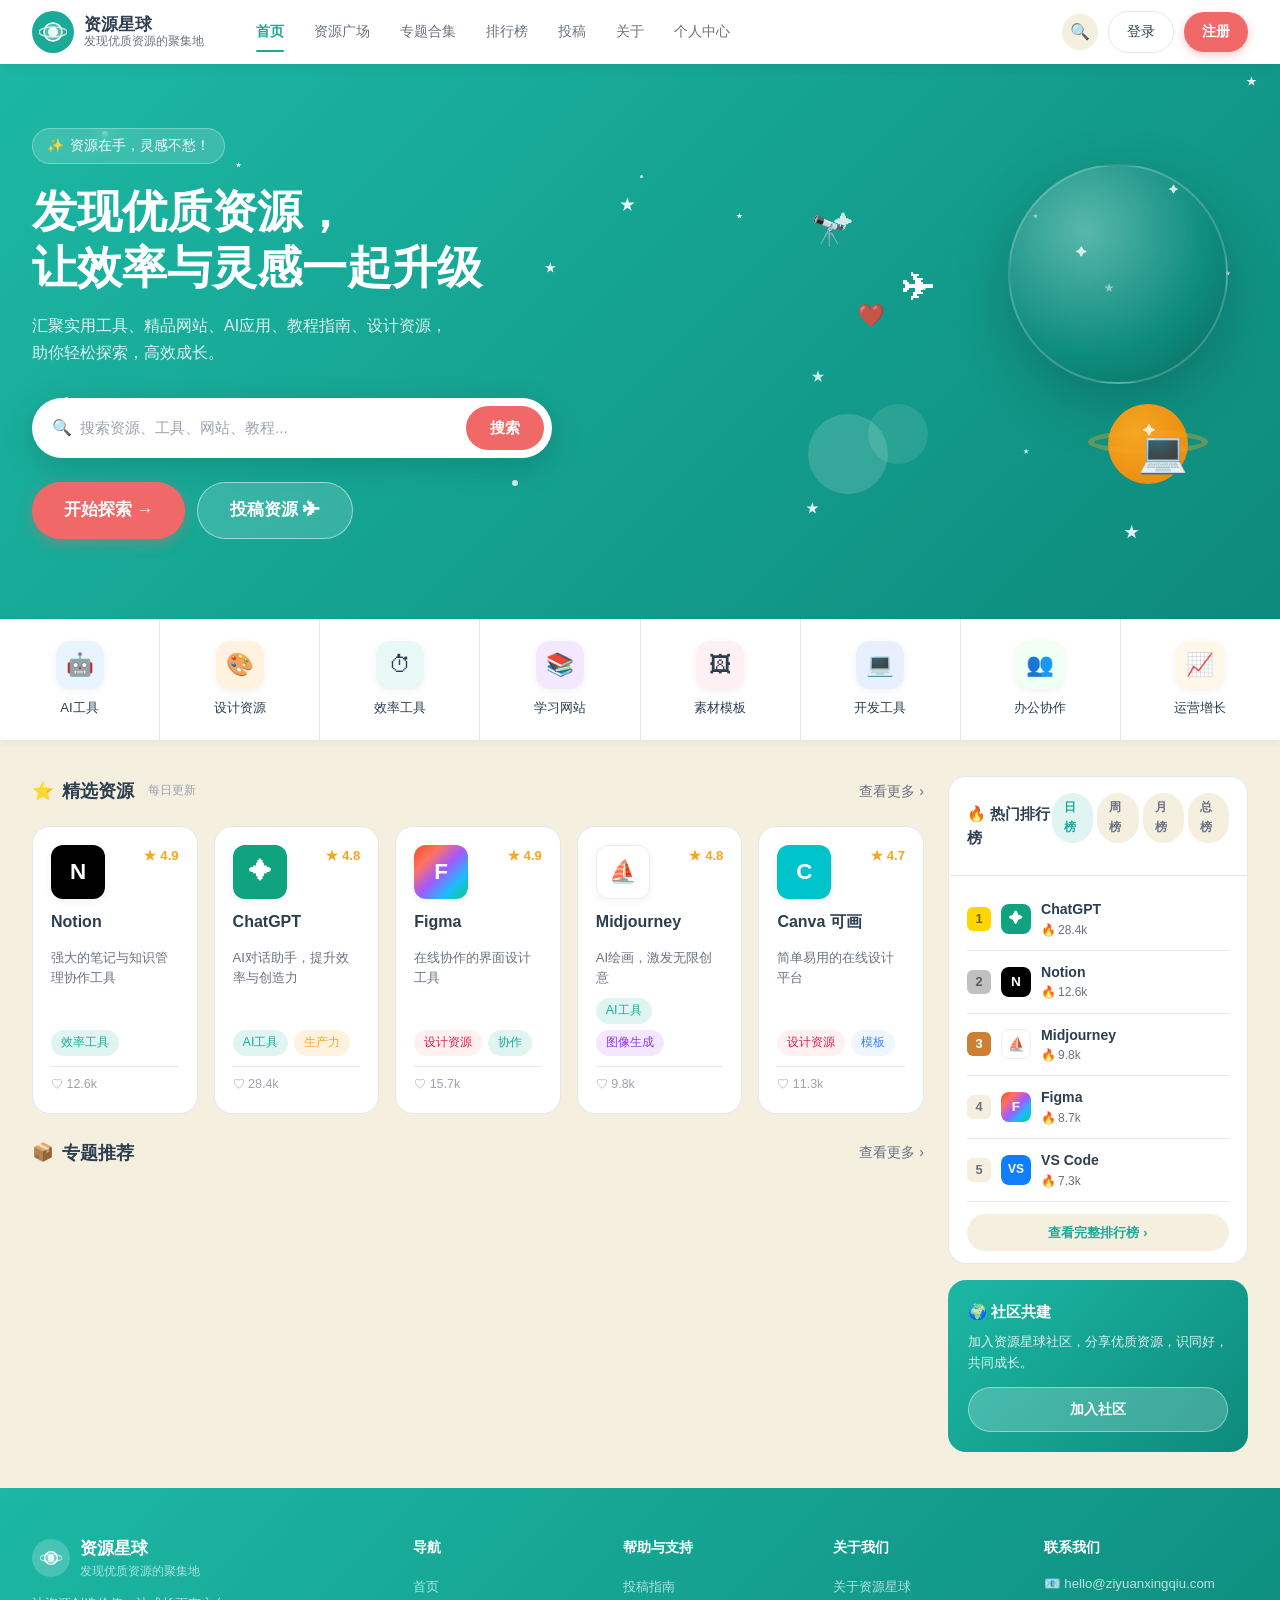
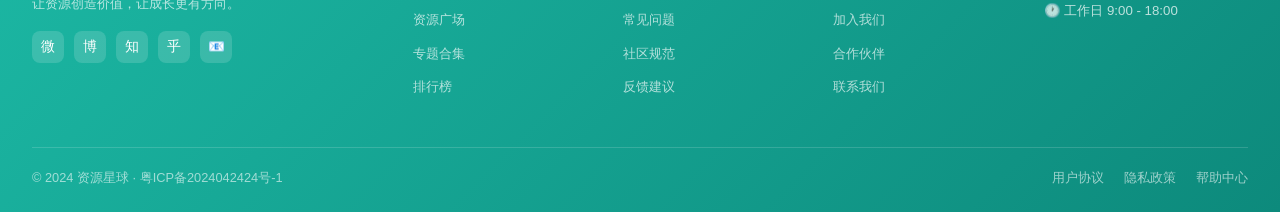
==== commit 1a4d68b6: "feat: add profile, submit and about pages; wire up all nav links - profile.html: Personal dashboard " ====
--- a/index.html
+++ b/index.html
@@ -69,9 +69,9 @@
       <a href="plaza.html">资源广场</a>
       <a href="collections.html">专题合集</a>
       <a href="rankings.html">排行榜</a>
-      <a href="#">投稿</a>
-      <a href="#">关于</a>
-      <a href="#">个人中心</a>
+      <a href="submit.html">投稿</a>
+      <a href="about.html">关于</a>
+      <a href="profile.html">个人中心</a>
     </div>
     <div class="nav-actions">
       <button class="nav-search-btn">🔍</button>
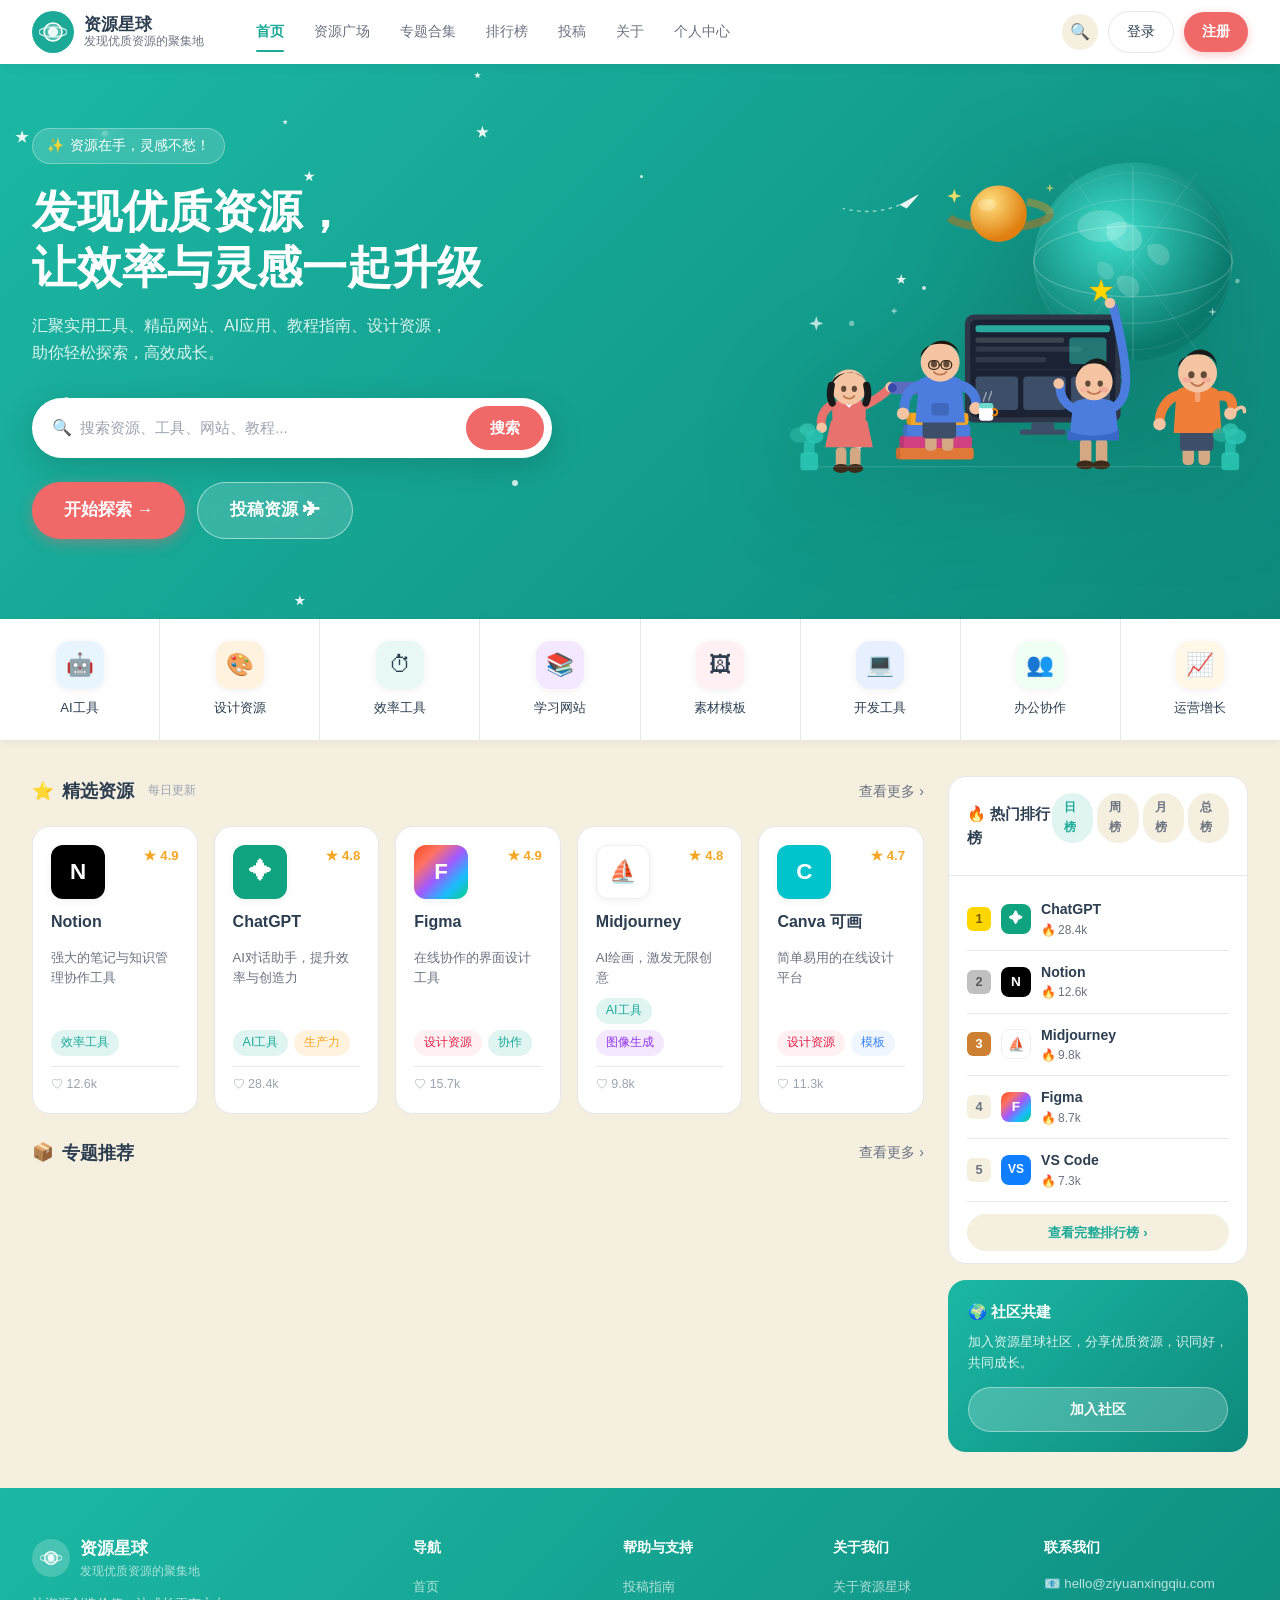
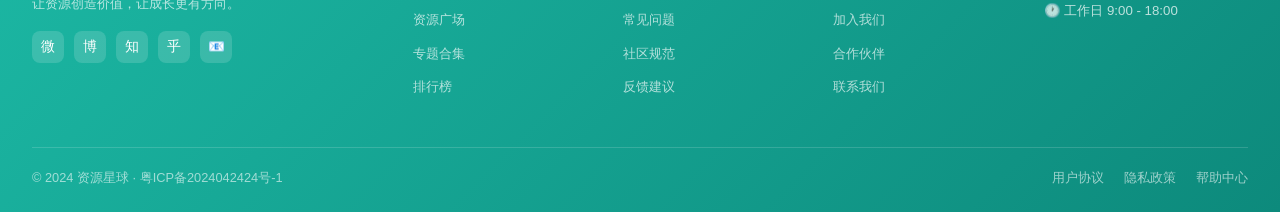
==== commit 1eac8ceb: "Replace all hero section illustrations with inline SVG flat-style characters Previously all hero sec" ====
--- a/index.html
+++ b/index.html
@@ -113,29 +113,244 @@
 
     <!-- Illustration -->
     <div class="home-hero-illus animate-fade-up-delay2">
-      <div class="illus-wrap">
-        <!-- Globe -->
-        <div class="illus-globe"></div>
-        <!-- Small planet with ring -->
-        <div class="illus-planet"></div>
-        <div class="illus-planet-ring"></div>
-        <!-- Stars -->
-        <div class="illus-star s1">✦</div>
-        <div class="illus-star s2">✦</div>
-        <div class="illus-star s3">★</div>
-        <div class="illus-star s4">✦</div>
-        <div class="illus-star s5">✦</div>
-        <!-- Paper plane -->
-        <div class="illus-paper-plane">✈</div>
-        <!-- Abstract character blobs -->
-        <div style="position:absolute;bottom:20px;left:20px;width:80px;height:80px;background:rgba(255,255,255,0.15);border-radius:50%;animation:float 5s ease-in-out infinite 0.5s;"></div>
-        <div style="position:absolute;bottom:50px;left:80px;width:60px;height:60px;background:rgba(255,255,255,0.1);border-radius:50%;animation:float 4s ease-in-out infinite 1s;"></div>
-        <!-- Heart -->
-        <div style="position:absolute;top:40%;left:15%;font-size:1.4rem;animation:float 4s ease-in-out infinite 2s;color:rgba(255,255,255,0.8);">❤️</div>
-        <!-- Screen/laptop icon -->
-        <div style="position:absolute;bottom:30px;right:60px;font-size:2.5rem;animation:float 5.5s ease-in-out infinite 0.8s;">💻</div>
-        <div style="position:absolute;top:15%;left:5%;font-size:1.8rem;animation:float 6s ease-in-out infinite 1.5s;">🔭</div>
-      </div>
+      <svg viewBox="0 0 520 380" fill="none" xmlns="http://www.w3.org/2000/svg" style="width:100%;height:100%;">
+        <defs>
+          <radialGradient id="globeGrad" cx="40%" cy="35%" r="60%">
+            <stop offset="0%" stop-color="#3DDECB"/>
+            <stop offset="100%" stop-color="#0A7A6E"/>
+          </radialGradient>
+          <radialGradient id="planetGrad" cx="35%" cy="30%" r="65%">
+            <stop offset="0%" stop-color="#FFE080"/>
+            <stop offset="100%" stop-color="#E08010"/>
+          </radialGradient>
+          <radialGradient id="skinGrad" cx="40%" cy="35%" r="65%">
+            <stop offset="0%" stop-color="#FFCEA0"/>
+            <stop offset="100%" stop-color="#E8A87C"/>
+          </radialGradient>
+        </defs>
+
+        <!-- ===== GLOBE (top-right) ===== -->
+        <circle cx="390" cy="108" r="112" fill="url(#globeGrad)"/>
+        <!-- Globe highlight -->
+        <ellipse cx="355" cy="68" rx="28" ry="18" fill="rgba(255,255,255,0.18)"/>
+        <!-- Globe grid lines (latitude) -->
+        <ellipse cx="390" cy="108" rx="112" ry="40" stroke="rgba(255,255,255,0.20)" stroke-width="1.5" fill="none"/>
+        <ellipse cx="390" cy="108" rx="112" ry="70" stroke="rgba(255,255,255,0.14)" stroke-width="1.2" fill="none"/>
+        <ellipse cx="390" cy="108" rx="112" ry="100" stroke="rgba(255,255,255,0.10)" stroke-width="1" fill="none"/>
+        <!-- Globe grid lines (longitude) -->
+        <line x1="390" y1="0" x2="390" y2="220" stroke="rgba(255,255,255,0.18)" stroke-width="1.2"/>
+        <line x1="318" y1="8" x2="462" y2="208" stroke="rgba(255,255,255,0.12)" stroke-width="1"/>
+        <line x1="462" y1="8" x2="318" y2="208" stroke="rgba(255,255,255,0.12)" stroke-width="1"/>
+        <!-- Land masses on globe -->
+        <path d="M360 68 C370 60 388 62 396 72 C404 82 400 94 390 96 C378 98 364 88 360 78 Z" fill="rgba(255,255,255,0.22)"/>
+        <path d="M406 90 C414 86 426 88 430 96 C434 106 428 114 420 112 C412 110 406 102 406 94 Z" fill="rgba(255,255,255,0.18)"/>
+        <path d="M350 110 C356 106 366 110 368 118 C370 126 364 130 358 128 C352 126 348 120 350 112 Z" fill="rgba(255,255,255,0.15)"/>
+        <path d="M372 126 C380 122 392 124 396 132 C400 142 394 150 386 148 C378 146 370 138 372 128 Z" fill="rgba(255,255,255,0.18)"/>
+
+        <!-- ===== SATURN-RING PLANET (top-center) ===== -->
+        <!-- Ring behind -->
+        <ellipse cx="238" cy="54" rx="58" ry="16" stroke="#C87010" stroke-width="9" fill="none" opacity="0.5" stroke-dasharray="120 200"/>
+        <!-- Planet body -->
+        <circle cx="238" cy="54" r="32" fill="url(#planetGrad)"/>
+        <ellipse cx="225" cy="44" rx="10" ry="7" fill="rgba(255,255,255,0.22)"/>
+        <!-- Ring front -->
+        <ellipse cx="238" cy="54" rx="58" ry="16" stroke="#E09020" stroke-width="9" fill="none" opacity="0.45" stroke-dasharray="100 220" stroke-dashoffset="100"/>
+        <!-- Star sparkles near planet -->
+        <path d="M188 26 L190 32 L196 34 L190 36 L188 42 L186 36 L180 34 L186 32 Z" fill="#FFE566" opacity="0.9"/>
+        <path d="M296 20 L297 24 L301 25 L297 26 L296 30 L295 26 L291 25 L295 24 Z" fill="#FFE566" opacity="0.7"/>
+
+        <!-- ===== PAPER AIRPLANE with dotted trail ===== -->
+        <path d="M148 32 L126 44 L134 48 Z" fill="white" opacity="0.9"/>
+        <path d="M148 32 L126 44 L138 38 Z" fill="rgba(255,255,255,0.6)" opacity="0.9"/>
+        <path d="M134 48 L138 38 L148 32 Z" fill="rgba(255,255,255,0.8)" opacity="0.9"/>
+        <!-- Dotted trail -->
+        <path d="M126 44 C108 52 86 54 62 48" stroke="white" stroke-width="1.5" stroke-dasharray="4 5" fill="none" opacity="0.6"/>
+
+        <!-- ===== MONITOR/SCREEN (center) ===== -->
+        <rect x="200" y="168" width="176" height="122" rx="10" fill="#2D3748"/>
+        <rect x="206" y="174" width="164" height="110" rx="7" fill="#1A2233"/>
+        <!-- Screen content: UI mockup -->
+        <rect x="212" y="180" width="152" height="8" rx="3" fill="#2ECAB8" opacity="0.8"/>
+        <rect x="212" y="194" width="100" height="6" rx="2" fill="rgba(255,255,255,0.15)"/>
+        <rect x="212" y="204" width="120" height="6" rx="2" fill="rgba(255,255,255,0.10)"/>
+        <rect x="212" y="216" width="80" height="6" rx="2" fill="rgba(255,255,255,0.10)"/>
+        <rect x="318" y="194" width="42" height="30" rx="4" fill="#2ECAB8" opacity="0.5"/>
+        <rect x="212" y="230" width="152" height="1" fill="rgba(255,255,255,0.08)"/>
+        <rect x="212" y="238" width="48" height="38" rx="4" fill="#3D4E68"/>
+        <rect x="266" y="238" width="48" height="38" rx="4" fill="#3D4E68"/>
+        <rect x="320" y="238" width="44" height="38" rx="4" fill="#3D4E68"/>
+        <!-- Monitor stand -->
+        <rect x="275" y="290" width="26" height="10" rx="2" fill="#3D4E68"/>
+        <rect x="262" y="298" width="52" height="6" rx="3" fill="#3D4E68"/>
+
+        <!-- ===== BOOKS STACK (under character 2) ===== -->
+        <rect x="122" y="318" width="88" height="14" rx="4" fill="#E07838"/>
+        <rect x="126" y="305" width="82" height="14" rx="4" fill="#D14080"/>
+        <rect x="130" y="292" width="76" height="14" rx="4" fill="#4B7CDE"/>
+        <rect x="134" y="279" width="70" height="14" rx="4" fill="#F5A623"/>
+        <!-- Book spines -->
+        <rect x="122" y="318" width="5" height="14" rx="1" fill="rgba(0,0,0,0.1)"/>
+        <rect x="126" y="305" width="5" height="14" rx="1" fill="rgba(0,0,0,0.1)"/>
+        <rect x="130" y="292" width="5" height="14" rx="1" fill="rgba(0,0,0,0.1)"/>
+        <rect x="134" y="279" width="5" height="14" rx="1" fill="rgba(0,0,0,0.1)"/>
+
+        <!-- ===== CHARACTER 1: Coral woman with telescope (bottom-left) ===== -->
+        <!-- Legs -->
+        <rect x="54" y="318" width="12" height="24" rx="5" fill="#D4A882"/>
+        <rect x="70" y="318" width="12" height="24" rx="5" fill="#D4A882"/>
+        <!-- Shoes -->
+        <ellipse cx="60" cy="342" rx="9" ry="5" fill="#3D2B1A"/>
+        <ellipse cx="76" cy="342" rx="9" ry="5" fill="#3D2B1A"/>
+        <!-- Skirt -->
+        <path d="M48 290 C48 282 90 282 90 290 L96 318 L42 318 Z" fill="#E8736E"/>
+        <!-- Body -->
+        <rect x="50" y="264" width="38" height="30" rx="10" fill="#E8736E"/>
+        <!-- Collar -->
+        <path d="M62 265 L69 272 L76 265" stroke="white" stroke-width="2" fill="none"/>
+        <!-- Arms - left arm down, right arm holding telescope -->
+        <path d="M50 270 C40 275 36 286 38 294" stroke="#E8736E" stroke-width="10" stroke-linecap="round" fill="none"/>
+        <circle cx="38" cy="296" r="6" fill="#F5C5A3"/>
+        <!-- Right arm up holding telescope -->
+        <path d="M88 270 C98 265 108 258 114 252" stroke="#E8736E" stroke-width="10" stroke-linecap="round" fill="none"/>
+        <circle cx="116" cy="250" r="6" fill="#F5C5A3"/>
+        <!-- Telescope -->
+        <rect x="114" y="244" width="40" height="14" rx="6" fill="#5C6BC0"/>
+        <rect x="150" y="246" width="8" height="10" rx="3" fill="#7986CB"/>
+        <circle cx="118" cy="251" r="5" fill="#3949AB"/>
+        <!-- Head -->
+        <circle cx="69" cy="250" r="20" fill="#F5C5A3"/>
+        <!-- Hair -->
+        <path d="M49 248 C49 230 89 228 89 248 C89 240 82 236 74 234 C66 232 56 236 49 248 Z" fill="#1A1A1A"/>
+        <path d="M49 248 C47 256 48 264 50 268" stroke="#1A1A1A" stroke-width="8" stroke-linecap="round" fill="none"/>
+        <path d="M89 248 C91 256 90 264 88 268" stroke="#1A1A1A" stroke-width="8" stroke-linecap="round" fill="none"/>
+        <!-- Face -->
+        <ellipse cx="63" cy="252" rx="3" ry="3.5" fill="#3D2B1A" opacity="0.8"/>
+        <ellipse cx="75" cy="252" rx="3" ry="3.5" fill="#3D2B1A" opacity="0.8"/>
+        <path d="M63 260 C66 264 72 264 75 260" stroke="#C07850" stroke-width="2" fill="none" stroke-linecap="round"/>
+
+        <!-- ===== CHARACTER 2: Blue hoodie man on books (center-left) ===== -->
+        <!-- Legs -->
+        <rect x="155" y="294" width="13" height="28" rx="5" fill="#D4A882"/>
+        <rect x="174" y="294" width="13" height="28" rx="5" fill="#D4A882"/>
+        <!-- Pants -->
+        <rect x="152" y="288" width="38" height="20" rx="4" fill="#3D4E68"/>
+        <!-- Body - blue hoodie -->
+        <path d="M148 244 C148 234 196 234 196 244 L200 290 L144 290 Z" fill="#4B7CDE"/>
+        <!-- Hoodie pocket -->
+        <rect x="162" y="268" width="20" height="14" rx="4" fill="rgba(0,0,0,0.15)"/>
+        <!-- Arms -->
+        <path d="M148 248 C136 252 130 264 132 278" stroke="#4B7CDE" stroke-width="11" stroke-linecap="round" fill="none"/>
+        <circle cx="130" cy="280" r="7" fill="#F5C5A3"/>
+        <!-- Right arm with coffee cup -->
+        <path d="M196 248 C208 252 214 262 212 272" stroke="#4B7CDE" stroke-width="11" stroke-linecap="round" fill="none"/>
+        <circle cx="212" cy="274" r="7" fill="#F5C5A3"/>
+        <!-- Coffee cup -->
+        <rect x="216" y="268" width="16" height="20" rx="4" fill="white"/>
+        <path d="M232 275 C238 274 238 282 232 282" stroke="#E08010" stroke-width="2.5" fill="none" stroke-linecap="round"/>
+        <rect x="216" y="268" width="16" height="6" rx="2" fill="#2ECAB8" opacity="0.7"/>
+        <!-- Steam from coffee -->
+        <path d="M221 266 C221 262 224 260 224 256" stroke="rgba(255,255,255,0.5)" stroke-width="1.5" stroke-linecap="round" fill="none"/>
+        <path d="M227 265 C227 261 230 259 230 255" stroke="rgba(255,255,255,0.5)" stroke-width="1.5" stroke-linecap="round" fill="none"/>
+        <!-- Head -->
+        <circle cx="172" cy="222" r="22" fill="#F5C5A3"/>
+        <!-- Hair -->
+        <path d="M150 216 C150 196 194 196 194 216 C194 206 186 200 178 198 C168 196 158 202 150 216 Z" fill="#221208"/>
+        <!-- Face -->
+        <ellipse cx="165" cy="224" rx="3.5" ry="4" fill="#3D2B1A" opacity="0.8"/>
+        <ellipse cx="179" cy="224" rx="3.5" ry="4" fill="#3D2B1A" opacity="0.8"/>
+        <path d="M165 233 C168 237 176 237 179 233" stroke="#C07850" stroke-width="2" fill="none" stroke-linecap="round"/>
+        <!-- Glasses -->
+        <rect x="159" y="220" width="12" height="10" rx="5" stroke="#3D2B1A" stroke-width="1.5" fill="none"/>
+        <rect x="173" y="220" width="12" height="10" rx="5" stroke="#3D2B1A" stroke-width="1.5" fill="none"/>
+        <line x1="171" y1="225" x2="173" y2="225" stroke="#3D2B1A" stroke-width="1.5"/>
+
+        <!-- ===== CHARACTER 3: Blue woman reaching for star (right of monitor) ===== -->
+        <!-- Gold star -->
+        <path d="M354 128 L357 137 L367 137 L359 143 L362 153 L354 147 L346 153 L349 143 L341 137 L351 137 Z" fill="#FFD700"/>
+        <path d="M354 128 L357 137 L367 137 L359 143 L362 153 L354 147 L346 153 L349 143 L341 137 L351 137 Z" fill="none" stroke="#E8A800" stroke-width="0.5"/>
+        <!-- Legs -->
+        <rect x="330" y="308" width="13" height="30" rx="5" fill="#D4A882"/>
+        <rect x="348" y="308" width="13" height="30" rx="5" fill="#D4A882"/>
+        <!-- Shoes -->
+        <ellipse cx="336" cy="338" rx="10" ry="5" fill="#3D2B1A"/>
+        <ellipse cx="354" cy="338" rx="10" ry="5" fill="#3D2B1A"/>
+        <!-- Body - blue top -->
+        <path d="M322 270 C322 260 370 260 370 270 L374 310 L318 310 Z" fill="#4B7CDE"/>
+        <!-- Skirt -->
+        <path d="M316 295 C316 308 374 308 374 295 L374 310 L316 310 Z" fill="#3A68C8"/>
+        <!-- Arms - right arm reaching up for star -->
+        <path d="M322 274 C312 268 306 258 308 248" stroke="#4B7CDE" stroke-width="10" stroke-linecap="round" fill="none"/>
+        <circle cx="306" cy="246" r="6" fill="#F5C5A3"/>
+        <!-- Right arm up -->
+        <path d="M370 272 C382 262 390 248 368 160" stroke="#4B7CDE" stroke-width="10" stroke-linecap="round" fill="none"/>
+        <circle cx="364" cy="155" r="6" fill="#F5C5A3"/>
+        <!-- Head -->
+        <circle cx="346" cy="244" r="21" fill="#F5C5A3"/>
+        <!-- Hair (ponytail) -->
+        <path d="M325 238 C325 218 367 218 367 238 C367 226 360 220 352 218 C344 216 334 222 325 238 Z" fill="#1A1A1A"/>
+        <path d="M367 230 C374 228 380 236 376 246 C380 242 376 228 367 230 Z" fill="#1A1A1A"/>
+        <!-- Face -->
+        <ellipse cx="339" cy="246" rx="3" ry="3.5" fill="#3D2B1A" opacity="0.8"/>
+        <ellipse cx="353" cy="246" rx="3" ry="3.5" fill="#3D2B1A" opacity="0.8"/>
+        <path d="M339 255 C343 259 349 259 353 255" stroke="#C07850" stroke-width="2" fill="none" stroke-linecap="round"/>
+        <!-- Blush -->
+        <ellipse cx="335" cy="253" rx="5" ry="3" fill="#F0909090" opacity="0.5"/>
+        <ellipse cx="357" cy="253" rx="5" ry="3" fill="#F09090" opacity="0.5"/>
+
+        <!-- ===== CHARACTER 4: Orange hoodie man (bottom-right) ===== -->
+        <!-- Legs -->
+        <rect x="446" y="310" width="13" height="28" rx="5" fill="#D4A882"/>
+        <rect x="464" y="310" width="13" height="28" rx="5" fill="#D4A882"/>
+        <!-- Pants -->
+        <rect x="443" y="300" width="38" height="22" rx="4" fill="#3D4E68"/>
+        <!-- Body - orange hoodie -->
+        <path d="M439 256 C439 246 487 246 487 256 L490 302 L436 302 Z" fill="#F07D38"/>
+        <!-- Hoodie details -->
+        <path d="M463 248 L463 264" stroke="rgba(255,255,255,0.3)" stroke-width="6" stroke-linecap="round"/>
+        <!-- Arms -->
+        <path d="M439 260 C428 264 420 276 420 290" stroke="#F07D38" stroke-width="11" stroke-linecap="round" fill="none"/>
+        <circle cx="420" cy="292" r="7" fill="#F5C5A3"/>
+        <!-- Right arm pointing to monitor -->
+        <path d="M487 260 C498 258 504 264 502 278" stroke="#F07D38" stroke-width="11" stroke-linecap="round" fill="none"/>
+        <circle cx="500" cy="280" r="7" fill="#F5C5A3"/>
+        <!-- Pointing finger -->
+        <path d="M504 278 C510 272 516 270 516 278" stroke="#F5C5A3" stroke-width="4" stroke-linecap="round" fill="none"/>
+        <!-- Head -->
+        <circle cx="463" cy="234" r="22" fill="#F5C5A3"/>
+        <!-- Hair -->
+        <path d="M441 228 C441 208 485 208 485 228 C485 216 478 210 470 208 C460 206 450 212 441 228 Z" fill="#1A1A1A"/>
+        <!-- Face -->
+        <ellipse cx="456" cy="236" rx="3.5" ry="4" fill="#3D2B1A" opacity="0.8"/>
+        <ellipse cx="470" cy="236" rx="3.5" ry="4" fill="#3D2B1A" opacity="0.8"/>
+        <path d="M456 245 C460 250 466 250 470 245" stroke="#C07850" stroke-width="2" fill="none" stroke-linecap="round"/>
+        <!-- Blush -->
+        <ellipse cx="451" cy="242" rx="5" ry="3" fill="#F09090" opacity="0.45"/>
+        <ellipse cx="473" cy="242" rx="5" ry="3" fill="#F09090" opacity="0.45"/>
+
+        <!-- ===== GROUND LINE ===== -->
+        <line x1="20" y1="340" x2="500" y2="340" stroke="rgba(255,255,255,0.12)" stroke-width="1.5"/>
+
+        <!-- ===== PLANT LEFT ===== -->
+        <rect x="14" y="324" width="20" height="20" rx="4" fill="#2ECAB8" opacity="0.8"/>
+        <rect x="18" y="310" width="12" height="16" rx="3" fill="#2ECAB8" opacity="0.7"/>
+        <ellipse cx="14" cy="304" rx="12" ry="9" fill="#26B09E" opacity="0.8"/>
+        <ellipse cx="30" cy="306" rx="10" ry="8" fill="#2ECAB8" opacity="0.75"/>
+        <ellipse cx="22" cy="298" rx="9" ry="7" fill="#32C4B0" opacity="0.8"/>
+
+        <!-- ===== PLANT RIGHT ===== -->
+        <rect x="490" y="324" width="20" height="20" rx="4" fill="#2ECAB8" opacity="0.8"/>
+        <rect x="494" y="310" width="12" height="16" rx="3" fill="#2ECAB8" opacity="0.7"/>
+        <ellipse cx="490" cy="304" rx="10" ry="8" fill="#26B09E" opacity="0.8"/>
+        <ellipse cx="506" cy="306" rx="12" ry="9" fill="#2ECAB8" opacity="0.75"/>
+        <ellipse cx="500" cy="298" rx="9" ry="7" fill="#32C4B0" opacity="0.8"/>
+
+        <!-- ===== SPARKLES ===== -->
+        <path d="M32 170 L34 176 L40 178 L34 180 L32 186 L30 180 L24 178 L30 176 Z" fill="rgba(255,255,255,0.7)"/>
+        <path d="M480 160 L481 164 L485 165 L481 166 L480 170 L479 166 L475 165 L479 164 Z" fill="rgba(255,255,255,0.6)"/>
+        <path d="M120 160 L121 163 L124 164 L121 165 L120 168 L119 165 L116 164 L119 163 Z" fill="rgba(255,255,255,0.55)"/>
+        <circle cx="72" cy="178" r="3" fill="rgba(255,255,255,0.4)"/>
+        <circle cx="508" cy="130" r="2.5" fill="rgba(255,255,255,0.4)"/>
+      </svg>
     </div>
   </div>
 </section>
--- a/css/style.css
+++ b/css/style.css
@@ -528,53 +528,10 @@
 .footer-bottom-links a:hover { opacity: 1; }
 
 /* ===== HERO PAGE SPECIFIC ===== */
-/* Home hero illustration shapes */
-.illus-wrap {
-  position: relative; width: 100%; height: 100%;
-}
-.illus-globe {
-  position: absolute; right: 20px; top: 10px;
-  width: 220px; height: 220px; border-radius: 50%;
-  background: radial-gradient(circle at 35% 30%, rgba(255,255,255,0.3) 0%, rgba(13,138,124,0.8) 60%, rgba(10,100,90,0.9) 100%);
-  border: 2px solid rgba(255,255,255,0.2);
+/* SVG illustration wrapper */
+.home-hero-illus svg {
+  filter: drop-shadow(0 20px 60px rgba(0,0,0,0.15));
   animation: float 7s ease-in-out infinite;
-  box-shadow: 0 20px 60px rgba(0,0,0,0.2);
-}
-.illus-planet {
-  position: absolute; right: 60px; bottom: 30px;
-  width: 80px; height: 80px; border-radius: 50%;
-  background: radial-gradient(circle at 35% 35%, #F5A623, #E8850A);
-  animation: float 5s ease-in-out infinite 1s;
-}
-.illus-planet-ring {
-  position: absolute; right: 40px; bottom: 60px;
-  width: 120px; height: 24px;
-  border: 6px solid rgba(245,166,35,0.35);
-  border-radius: 50%;
-  animation: float 5s ease-in-out infinite 1s;
-}
-.illus-star { position: absolute; color: rgba(255,255,255,0.8); }
-.illus-star.s1 { top: 15%; left: 10%; font-size: 1.2rem; animation: twinkle 2s ease-in-out infinite; }
-.illus-star.s2 { top: 25%; right: 35%; font-size: 0.7rem; animation: twinkle 2.5s ease-in-out infinite 0.5s; }
-.illus-star.s3 { bottom: 35%; left: 5%; font-size: 0.9rem; animation: twinkle 3s ease-in-out infinite 1s; }
-.illus-star.s4 { top: 8%; right: 15%; font-size: 0.6rem; animation: twinkle 2.2s ease-in-out infinite 0.3s; }
-.illus-star.s5 { bottom: 20%; right: 20%; font-size: 0.8rem; animation: twinkle 3.5s ease-in-out infinite 0.8s; }
-.illus-paper-plane {
-  position: absolute; top: 30%; left: 25%;
-  font-size: 2rem; animation: fly 8s ease-in-out infinite;
-  transform-origin: center;
-}
-.illus-characters {
-  position: absolute; bottom: 0; left: 0; right: 0;
-  height: 200px; display: flex; align-items: flex-end; justify-content: center;
-}
-/* Character blobs - abstract illustration */
-.char {
-  position: absolute; border-radius: 50%;
-  animation: float 4s ease-in-out infinite;
-}
-.char-body {
-  position: absolute; border-radius: 40% 40% 50% 50%;
 }
 
 /* ===== LOGIN PAGE ===== */
